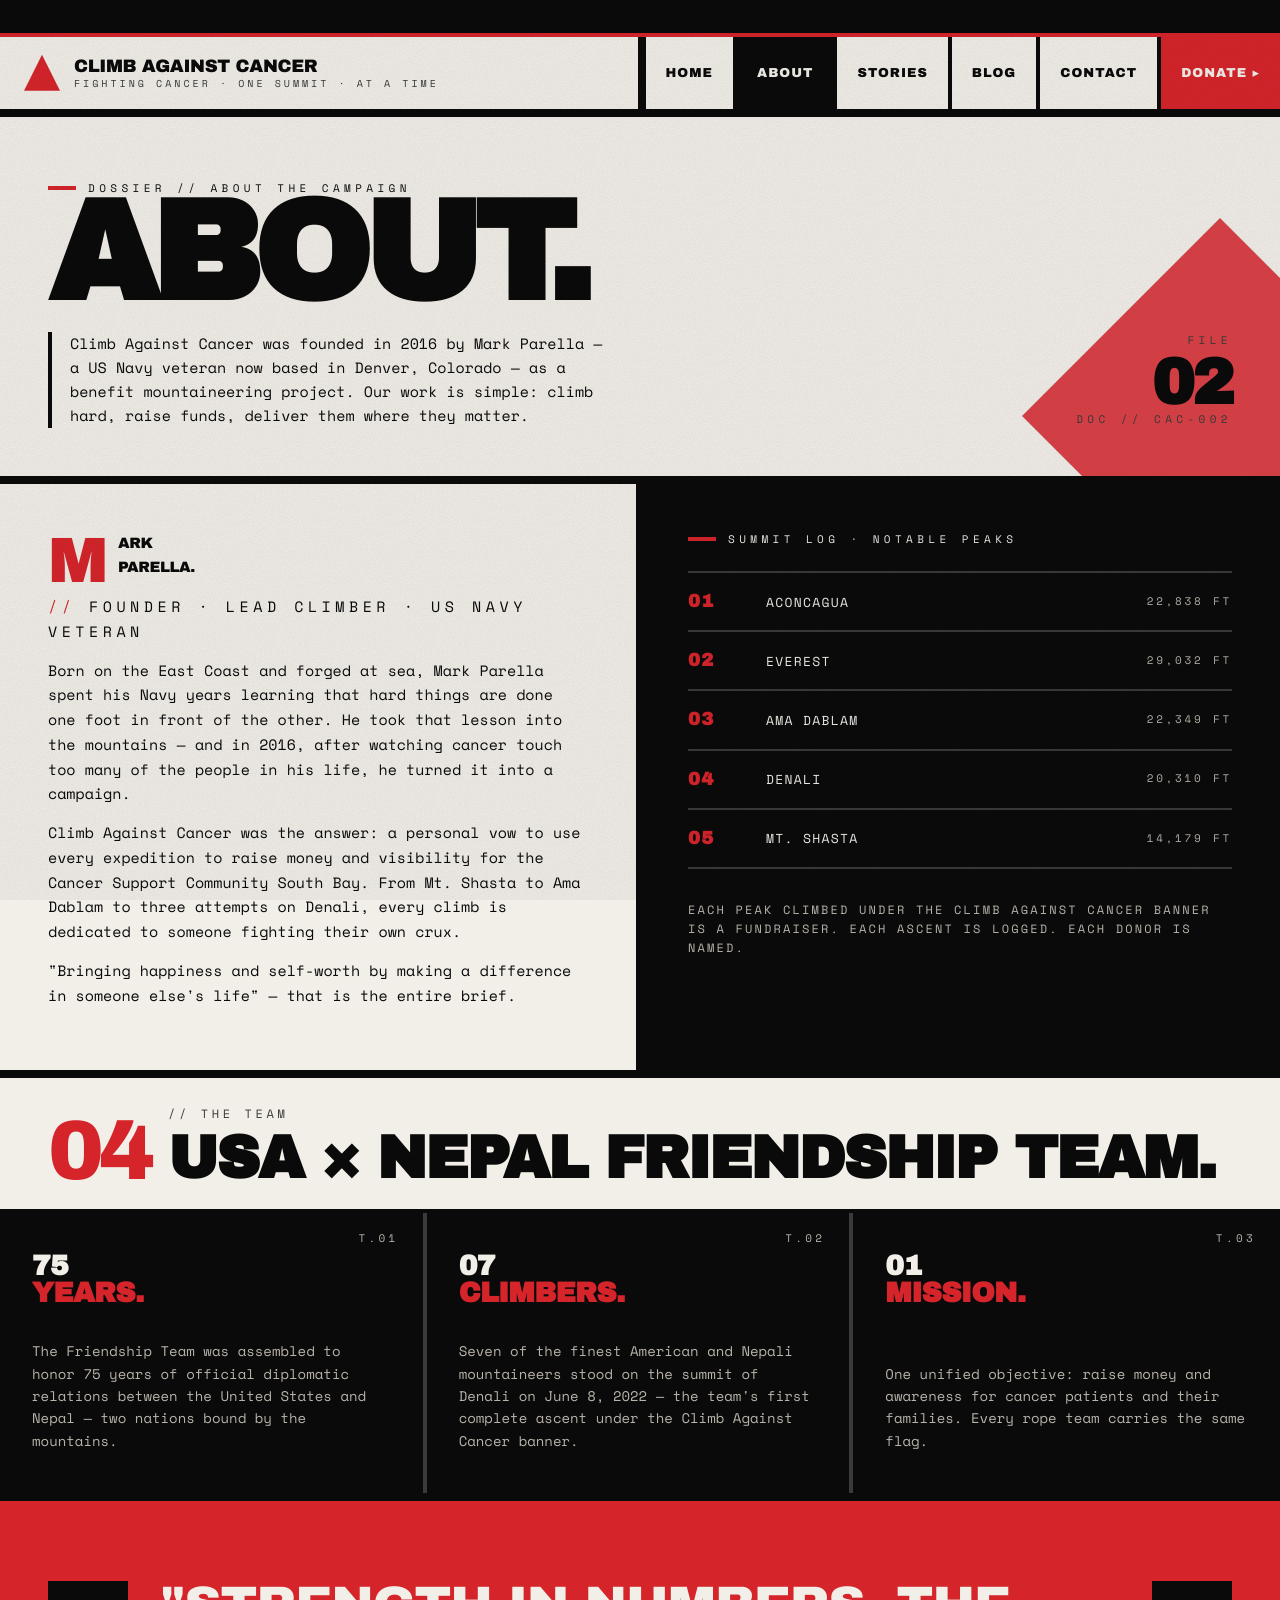
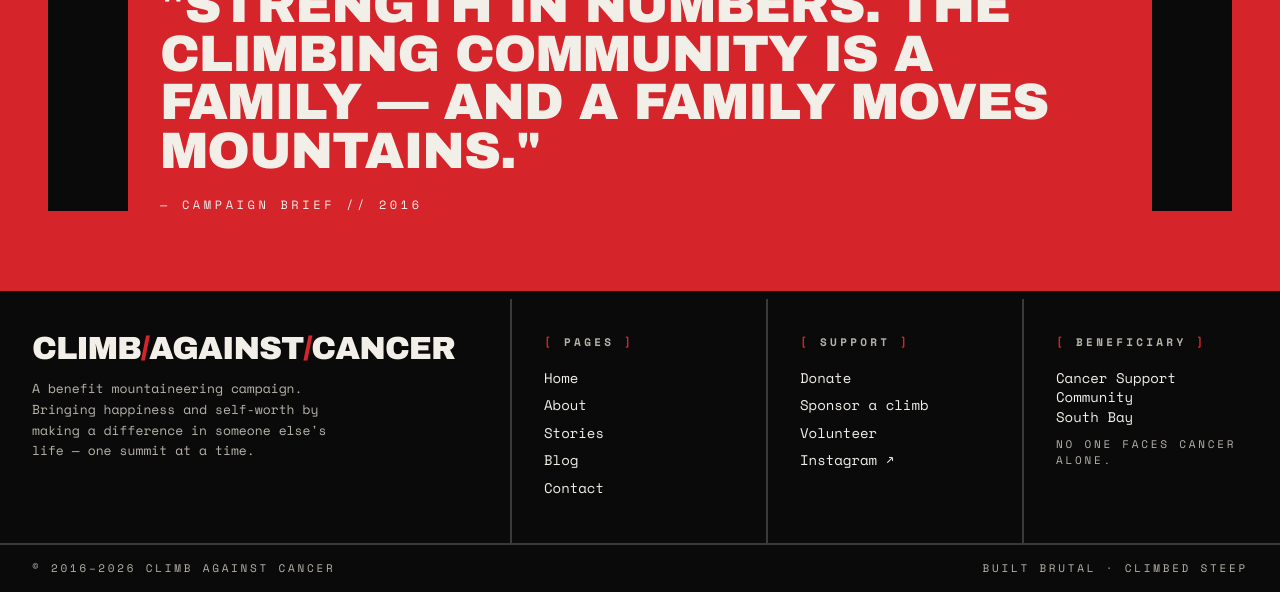
==== about.html @ 1053ac54 "Build brutalist Climb Against Cancer campaign site Stark multi-page static site (Home, About, Storie" ====
<!doctype html>
<html lang="en">
<head>
  <meta charset="utf-8" />
  <meta name="viewport" content="width=device-width, initial-scale=1" />
  <title>ABOUT // Climb Against Cancer</title>
  <link rel="stylesheet" href="styles.css" />
</head>
<body>

<div class="ticker">
  <div class="ticker__track">
    <span>FILE №02 — ABOUT</span>
    <span>FOUNDED 2016 · MARK PARELLA</span>
    <span>US NAVY VETERAN · DENVER, COLORADO</span>
    <span>BENEFITING CANCER SUPPORT COMMUNITY SOUTH BAY</span>
    <span>FILE №02 — ABOUT</span>
    <span>FOUNDED 2016 · MARK PARELLA</span>
  </div>
</div>

<nav class="nav">
  <div class="nav__inner">
    <a class="brand" href="index.html">
      <span class="brand__mark"></span>
      <span class="brand__name">
        Climb Against Cancer
        <small>FIGHTING CANCER · ONE SUMMIT · AT A TIME</small>
      </span>
    </a>
    <div class="nav__links">
      <a href="index.html">Home</a>
      <a href="about.html" class="is-active">About</a>
      <a href="stories.html">Stories</a>
      <a href="blog.html">Blog</a>
      <a href="contact.html">Contact</a>
      <a href="contact.html#donate" class="is-cta">Donate ▸</a>
    </div>
  </div>
</nav>

<header class="page-head">
  <div class="page-head__inner">
    <p class="eyebrow">DOSSIER // ABOUT THE CAMPAIGN</p>
    <h1 class="page-head__title">About.</h1>
    <p class="page-head__lede">
      Climb Against Cancer was founded in 2016 by Mark Parella — a US Navy veteran
      now based in Denver, Colorado — as a benefit mountaineering project. Our work
      is simple: climb hard, raise funds, deliver them where they matter.
    </p>
  </div>
  <div class="page-head__id">
    FILE
    <b>02</b>
    DOC // CAC-002
  </div>
</header>

<section>
  <div class="split">
    <div class="split__cell bio">
      <p class="bio__name">Mark<br />Parella.</p>
      <p class="bio__role">Founder · Lead climber · US Navy veteran</p>
      <p>
        Born on the East Coast and forged at sea, Mark Parella spent his Navy
        years learning that hard things are done one foot in front of the other.
        He took that lesson into the mountains — and in 2016, after watching
        cancer touch too many of the people in his life, he turned it into a
        campaign.
      </p>
      <p>
        Climb Against Cancer was the answer: a personal vow to use every
        expedition to raise money and visibility for the Cancer Support Community
        South Bay. From Mt. Shasta to Ama Dablam to three attempts on Denali,
        every climb is dedicated to someone fighting their own crux.
      </p>
      <p>
        "Bringing happiness and self-worth by making a difference in someone
        else's life" — that is the entire brief.
      </p>
    </div>
    <div class="split__cell split__cell--ink">
      <p class="eyebrow" style="color:var(--paper)">SUMMIT LOG · NOTABLE PEAKS</p>
      <ul class="summits">
        <li><b>01</b> Aconcagua <span>22,838 FT</span></li>
        <li><b>02</b> Everest <span>29,032 FT</span></li>
        <li><b>03</b> Ama Dablam <span>22,349 FT</span></li>
        <li><b>04</b> Denali <span>20,310 FT</span></li>
        <li><b>05</b> Mt. Shasta <span>14,179 FT</span></li>
      </ul>
      <p style="margin-top:32px; font-family:'Space Mono', monospace; font-size:12px; color:var(--concrete); letter-spacing:.18em; text-transform:uppercase; line-height:1.6;">
        Each peak climbed under the Climb Against Cancer banner is a fundraiser.
        Each ascent is logged. Each donor is named.
      </p>
    </div>
  </div>
</section>

<section>
  <div class="section-head">
    <div class="section-head__num">04</div>
    <h2 class="section-head__title">
      <small>// THE TEAM</small>
      USA × Nepal Friendship Team.
    </h2>
  </div>
  <div class="mission">
    <div class="mission__cell" data-num="T.01">
      <h3 class="mission__title">75 <span>Years.</span></h3>
      <p class="mission__body">
        The Friendship Team was assembled to honor 75 years of official diplomatic
        relations between the United States and Nepal — two nations bound by the
        mountains.
      </p>
    </div>
    <div class="mission__cell" data-num="T.02">
      <h3 class="mission__title">07 <span>Climbers.</span></h3>
      <p class="mission__body">
        Seven of the finest American and Nepali mountaineers stood on the summit
        of Denali on June 8, 2022 — the team's first complete ascent under the
        Climb Against Cancer banner.
      </p>
    </div>
    <div class="mission__cell" data-num="T.03">
      <h3 class="mission__title">01 <span>Mission.</span></h3>
      <p class="mission__body">
        One unified objective: raise money and awareness for cancer patients and
        their families. Every rope team carries the same flag.
      </p>
    </div>
  </div>
</section>

<section class="quote">
  <div class="quote__bar"></div>
  <div>
    <p class="quote__text">
      "Strength in numbers. The climbing community is a family — and a family
      moves mountains."
      <span class="quote__attr">— CAMPAIGN BRIEF // 2016</span>
    </p>
  </div>
  <div class="quote__bar"></div>
</section>

<footer>
  <div class="foot">
    <div class="foot__cell">
      <div class="foot__brand">Climb<span>/</span>Against<span>/</span>Cancer</div>
      <p style="font-size:13px; color:var(--concrete); max-width:38ch; line-height:1.6;">
        A benefit mountaineering campaign. Bringing happiness and self-worth by
        making a difference in someone else's life — one summit at a time.
      </p>
    </div>
    <div class="foot__cell">
      <h4>Pages</h4>
      <ul>
        <li><a href="index.html">Home</a></li>
        <li><a href="about.html">About</a></li>
        <li><a href="stories.html">Stories</a></li>
        <li><a href="blog.html">Blog</a></li>
        <li><a href="contact.html">Contact</a></li>
      </ul>
    </div>
    <div class="foot__cell">
      <h4>Support</h4>
      <ul>
        <li><a href="contact.html#donate">Donate</a></li>
        <li><a href="contact.html">Sponsor a climb</a></li>
        <li><a href="contact.html">Volunteer</a></li>
        <li><a href="https://www.instagram.com/climbagainstcancer/" rel="noopener">Instagram ↗</a></li>
      </ul>
    </div>
    <div class="foot__cell">
      <h4>Beneficiary</h4>
      <ul>
        <li>Cancer Support Community<br />South Bay</li>
        <li style="margin-top:10px; color:var(--concrete); font-size:11px; letter-spacing:.25em; text-transform:uppercase;">No one faces cancer alone.</li>
      </ul>
    </div>
  </div>
  <div class="foot__bottom">
    <span>© 2016–2026 Climb Against Cancer</span>
    <span>Built brutal · Climbed steep</span>
  </div>
</footer>

</body>
</html>
---- styles.css ----
/* ============================================================
   CLIMB AGAINST CANCER — RAW BRUTALIST STYLESHEET
   ============================================================ */

@import url('https://fonts.googleapis.com/css2?family=Archivo+Black&family=Space+Mono:wght@400;700&family=Bebas+Neue&display=swap');

:root {
  --ink: #0a0a0a;
  --paper: #f2efe9;
  --blood: #d6242b;
  --concrete: #b8b3aa;
  --steel: #1c1c1c;
  --rebar: #3a3a3a;
  --warning: #f5d300;
  --bar: 4px;
  --slab: 8px;
}

* { box-sizing: border-box; margin: 0; padding: 0; }

html, body {
  background: var(--paper);
  color: var(--ink);
  font-family: 'Space Mono', 'Courier New', monospace;
  line-height: 1.4;
  -webkit-font-smoothing: none;
  font-smoothing: none;
  text-rendering: geometricPrecision;
}

/* ---- INDUSTRIAL NOISE TEXTURE ---- */
body::before {
  content: "";
  position: fixed;
  inset: 0;
  pointer-events: none;
  z-index: 999;
  opacity: 0.08;
  mix-blend-mode: multiply;
  background-image: url("data:image/svg+xml;utf8,<svg xmlns='http://www.w3.org/2000/svg' width='160' height='160'><filter id='n'><feTurbulence type='fractalNoise' baseFrequency='0.85' numOctaves='2' stitchTiles='stitch'/><feColorMatrix values='0 0 0 0 0 0 0 0 0 0 0 0 0 0 0 0 0 0 1 0'/></filter><rect width='100%' height='100%' filter='url(%23n)'/></svg>");
}

a { color: inherit; text-decoration: none; }

::selection { background: var(--blood); color: var(--paper); }

/* ============================================================
   TICKER BAR
   ============================================================ */
.ticker {
  background: var(--ink);
  color: var(--paper);
  border-bottom: var(--bar) solid var(--blood);
  overflow: hidden;
  white-space: nowrap;
  font-family: 'Space Mono', monospace;
  font-weight: 700;
  font-size: 12px;
  letter-spacing: 0.18em;
  text-transform: uppercase;
  padding: 8px 0;
}
.ticker__track {
  display: inline-block;
  padding-left: 100%;
  animation: scroll 28s linear infinite;
}
.ticker__track span { margin-right: 48px; }
.ticker__track span::before { content: "//// "; color: var(--blood); }
@keyframes scroll {
  0%   { transform: translateX(0); }
  100% { transform: translateX(-100%); }
}

/* ============================================================
   NAV
   ============================================================ */
.nav {
  background: var(--paper);
  border-bottom: var(--slab) solid var(--ink);
  padding: 0;
}
.nav__inner {
  display: grid;
  grid-template-columns: 1fr auto;
  align-items: stretch;
}
.brand {
  padding: 18px 24px;
  border-right: var(--bar) solid var(--ink);
  display: flex;
  align-items: center;
  gap: 14px;
}
.brand__mark {
  width: 36px; height: 36px;
  background: var(--blood);
  position: relative;
  flex-shrink: 0;
  clip-path: polygon(0 100%, 50% 0, 100% 100%);
}
.brand__name {
  font-family: 'Archivo Black', sans-serif;
  text-transform: uppercase;
  font-size: 18px;
  letter-spacing: -0.02em;
  line-height: 1;
}
.brand__name small {
  display: block;
  font-family: 'Space Mono', monospace;
  font-size: 10px;
  font-weight: 400;
  letter-spacing: 0.3em;
  margin-top: 4px;
  color: var(--rebar);
}
.nav__links {
  display: flex;
}
.nav__links a {
  padding: 0 20px;
  display: flex;
  align-items: center;
  font-family: 'Archivo Black', sans-serif;
  text-transform: uppercase;
  font-size: 13px;
  letter-spacing: 0.08em;
  border-left: var(--bar) solid var(--ink);
  background: var(--paper);
  transition: background 0.05s linear, color 0.05s linear;
}
.nav__links a:hover { background: var(--ink); color: var(--paper); }
.nav__links a.is-active { background: var(--ink); color: var(--paper); }
.nav__links a.is-cta { background: var(--blood); color: var(--paper); }
.nav__links a.is-cta:hover { background: var(--ink); }

/* ============================================================
   HERO
   ============================================================ */
.hero {
  position: relative;
  background: var(--paper);
  border-bottom: var(--slab) solid var(--ink);
  overflow: hidden;
}
.hero__grid {
  display: grid;
  grid-template-columns: 1.4fr 1fr;
  min-height: 70vh;
}
.hero__main {
  padding: 56px 48px;
  border-right: var(--bar) solid var(--ink);
  display: flex;
  flex-direction: column;
  justify-content: space-between;
  gap: 40px;
  position: relative;
}
.eyebrow {
  font-family: 'Space Mono', monospace;
  font-size: 11px;
  letter-spacing: 0.4em;
  text-transform: uppercase;
  display: flex;
  align-items: center;
  gap: 12px;
}
.eyebrow::before {
  content: "";
  width: 28px; height: 4px; background: var(--blood);
}
.hero__title {
  font-family: 'Archivo Black', sans-serif;
  text-transform: uppercase;
  font-size: clamp(56px, 9vw, 144px);
  line-height: 0.85;
  letter-spacing: -0.04em;
  word-break: break-word;
  margin-top: 24px;
}
.hero__title em {
  font-style: normal;
  background: var(--ink);
  color: var(--paper);
  padding: 0 0.1em;
  display: inline-block;
  transform: skewX(-8deg);
  margin: 0 0.05em;
}
.hero__title strong {
  background: var(--blood);
  color: var(--paper);
  padding: 0 0.1em;
  display: inline-block;
  font-weight: 900;
}
.hero__lede {
  max-width: 540px;
  font-size: 15px;
  line-height: 1.6;
  border-left: var(--bar) solid var(--ink);
  padding-left: 18px;
}
.hero__cta {
  display: flex;
  flex-wrap: wrap;
  gap: 0;
  margin-top: 8px;
}
.btn {
  font-family: 'Archivo Black', sans-serif;
  text-transform: uppercase;
  font-size: 14px;
  letter-spacing: 0.08em;
  padding: 18px 28px;
  border: var(--bar) solid var(--ink);
  background: var(--paper);
  color: var(--ink);
  cursor: pointer;
  display: inline-flex;
  align-items: center;
  gap: 10px;
  transition: transform 0.06s linear;
}
.btn:hover { transform: translate(-3px, -3px); box-shadow: 6px 6px 0 var(--ink); }
.btn--blood { background: var(--blood); color: var(--paper); border-color: var(--ink); }
.btn--ink   { background: var(--ink); color: var(--paper); }
.btn--blood:hover { box-shadow: 6px 6px 0 var(--ink); }
.btn__arrow { font-family: monospace; }

.hero__side {
  background: var(--ink);
  color: var(--paper);
  padding: 40px 32px;
  display: flex;
  flex-direction: column;
  justify-content: space-between;
  position: relative;
  overflow: hidden;
}
.hero__side::after {
  content: "";
  position: absolute;
  inset: 0;
  background-image:
    repeating-linear-gradient(
      0deg,
      transparent 0,
      transparent 6px,
      rgba(255,255,255,0.04) 6px,
      rgba(255,255,255,0.04) 7px
    );
  pointer-events: none;
}
.hero__stats { display: grid; gap: 28px; position: relative; z-index: 1; }
.stat__num {
  font-family: 'Archivo Black', sans-serif;
  font-size: 72px;
  line-height: 0.9;
  letter-spacing: -0.04em;
  color: var(--paper);
}
.stat__num span { color: var(--blood); }
.stat__label {
  font-family: 'Space Mono', monospace;
  font-size: 11px;
  text-transform: uppercase;
  letter-spacing: 0.3em;
  color: var(--concrete);
  margin-top: 6px;
}
.stat hr { border: 0; border-top: 2px solid var(--rebar); margin-top: 18px; }

.hero__coords {
  font-family: 'Space Mono', monospace;
  font-size: 10px;
  letter-spacing: 0.25em;
  text-transform: uppercase;
  color: var(--concrete);
  position: relative;
  z-index: 1;
  border-top: 2px solid var(--rebar);
  padding-top: 16px;
}

/* ============================================================
   SECTION SCAFFOLDING
   ============================================================ */
section { border-bottom: var(--slab) solid var(--ink); }

.section-head {
  display: grid;
  grid-template-columns: 120px 1fr;
  align-items: end;
  padding: 32px 48px 24px;
  background: var(--paper);
  border-bottom: var(--bar) solid var(--ink);
}
.section-head__num {
  font-family: 'Archivo Black', sans-serif;
  font-size: 84px;
  line-height: 0.8;
  color: var(--blood);
  letter-spacing: -0.06em;
}
.section-head__title {
  font-family: 'Archivo Black', sans-serif;
  text-transform: uppercase;
  font-size: clamp(32px, 5vw, 60px);
  line-height: 0.9;
  letter-spacing: -0.03em;
}
.section-head__title small {
  display: block;
  font-family: 'Space Mono', monospace;
  font-size: 12px;
  font-weight: 400;
  letter-spacing: 0.3em;
  margin-bottom: 10px;
  color: var(--rebar);
}

/* ============================================================
   MISSION SLABS
   ============================================================ */
.mission {
  display: grid;
  grid-template-columns: repeat(3, 1fr);
  background: var(--ink);
  color: var(--paper);
}
.mission__cell {
  padding: 40px 32px;
  border-right: var(--bar) solid var(--rebar);
  position: relative;
  min-height: 280px;
  display: flex;
  flex-direction: column;
  justify-content: space-between;
}
.mission__cell:last-child { border-right: 0; }
.mission__cell::before {
  content: attr(data-num);
  position: absolute;
  top: 18px; right: 24px;
  font-family: 'Space Mono', monospace;
  font-size: 11px;
  letter-spacing: 0.3em;
  color: var(--concrete);
}
.mission__title {
  font-family: 'Archivo Black', sans-serif;
  text-transform: uppercase;
  font-size: 28px;
  line-height: 0.95;
  letter-spacing: -0.02em;
}
.mission__title span { color: var(--blood); display: block; }
.mission__body {
  font-size: 14px;
  color: var(--concrete);
  line-height: 1.6;
  margin-top: 18px;
}

/* ============================================================
   EXPEDITION GRID (STORIES)
   ============================================================ */
.expeditions {
  display: grid;
  grid-template-columns: repeat(2, 1fr);
}
.expedition {
  padding: 36px 36px;
  border-right: var(--bar) solid var(--ink);
  border-bottom: var(--bar) solid var(--ink);
  background: var(--paper);
  position: relative;
  display: flex;
  flex-direction: column;
  gap: 18px;
  min-height: 360px;
  transition: background 0.08s linear, color 0.08s linear;
}
.expedition:nth-child(2n) { border-right: 0; }
.expedition:hover { background: var(--ink); color: var(--paper); }
.expedition:hover .expedition__year { color: var(--blood); }
.expedition:hover .expedition__meta { color: var(--concrete); }
.expedition__year {
  font-family: 'Archivo Black', sans-serif;
  font-size: 96px;
  line-height: 0.8;
  letter-spacing: -0.06em;
  color: var(--ink);
}
.expedition__name {
  font-family: 'Archivo Black', sans-serif;
  text-transform: uppercase;
  font-size: 32px;
  line-height: 0.95;
  letter-spacing: -0.02em;
}
.expedition__meta {
  font-family: 'Space Mono', monospace;
  font-size: 11px;
  text-transform: uppercase;
  letter-spacing: 0.25em;
  color: var(--rebar);
  display: flex;
  gap: 14px;
  flex-wrap: wrap;
}
.expedition__meta span::before { content: "● "; color: var(--blood); }
.expedition__body { font-size: 14px; line-height: 1.65; max-width: 56ch; }
.expedition__tag {
  position: absolute;
  top: 24px; right: 28px;
  background: var(--blood);
  color: var(--paper);
  font-family: 'Archivo Black', sans-serif;
  font-size: 11px;
  letter-spacing: 0.2em;
  text-transform: uppercase;
  padding: 6px 10px;
  transform: rotate(4deg);
}

/* ============================================================
   BLOG LIST
   ============================================================ */
.posts { background: var(--paper); }
.post {
  display: grid;
  grid-template-columns: 180px 1fr 220px;
  align-items: stretch;
  border-bottom: var(--bar) solid var(--ink);
  background: var(--paper);
  transition: background 0.08s linear, color 0.08s linear;
}
.post:hover { background: var(--ink); color: var(--paper); }
.post:hover .post__date small { color: var(--concrete); }
.post:hover .post__date { background: var(--blood); color: var(--paper); }
.post:hover .post__cta { background: var(--blood); color: var(--paper); border-left-color: var(--blood); }
.post__date {
  background: var(--ink);
  color: var(--paper);
  padding: 28px 24px;
  font-family: 'Archivo Black', sans-serif;
  font-size: 28px;
  line-height: 0.95;
  letter-spacing: -0.02em;
  display: flex;
  flex-direction: column;
  justify-content: center;
  text-transform: uppercase;
}
.post__date small {
  display: block;
  font-family: 'Space Mono', monospace;
  font-size: 11px;
  font-weight: 400;
  letter-spacing: 0.3em;
  color: var(--concrete);
  margin-top: 6px;
}
.post__body { padding: 28px 32px; }
.post__title {
  font-family: 'Archivo Black', sans-serif;
  text-transform: uppercase;
  font-size: 26px;
  line-height: 1;
  letter-spacing: -0.02em;
  margin-bottom: 12px;
}
.post__excerpt { font-size: 14px; line-height: 1.6; max-width: 60ch; }
.post__tags {
  margin-top: 14px;
  display: flex;
  gap: 8px;
  flex-wrap: wrap;
}
.post__tags span {
  font-family: 'Space Mono', monospace;
  font-size: 10px;
  letter-spacing: 0.25em;
  text-transform: uppercase;
  border: 2px solid currentColor;
  padding: 3px 8px;
}
.post__cta {
  border-left: var(--bar) solid var(--ink);
  display: flex;
  align-items: center;
  justify-content: center;
  font-family: 'Archivo Black', sans-serif;
  text-transform: uppercase;
  font-size: 14px;
  letter-spacing: 0.1em;
}

/* ============================================================
   ABOUT PAGE BLOCKS
   ============================================================ */
.split {
  display: grid;
  grid-template-columns: 1fr 1fr;
}
.split__cell {
  padding: 48px;
  border-right: var(--bar) solid var(--ink);
}
.split__cell:last-child { border-right: 0; }
.split__cell--ink { background: var(--ink); color: var(--paper); }
.split__cell--blood { background: var(--blood); color: var(--paper); }

.bio__name {
  font-family: 'Archivo Black', sans-serif;
  text-transform: uppercase;
  font-size: clamp(40px, 6vw, 84px);
  line-height: 0.85;
  letter-spacing: -0.03em;
}
.bio__role {
  font-family: 'Space Mono', monospace;
  text-transform: uppercase;
  font-size: 12px;
  letter-spacing: 0.3em;
  margin-top: 14px;
  margin-bottom: 28px;
}
.bio__role::before { content: "// "; color: var(--blood); }
.bio p { margin-bottom: 14px; font-size: 15px; line-height: 1.65; }
.bio p:first-of-type::first-letter {
  font-family: 'Archivo Black', sans-serif;
  font-size: 64px;
  line-height: 0.8;
  float: left;
  padding-right: 10px;
  padding-top: 4px;
  color: var(--blood);
}

.summits {
  list-style: none;
  display: grid;
  gap: 0;
  border-top: 2px solid var(--rebar);
  margin-top: 24px;
}
.summits li {
  display: grid;
  grid-template-columns: 60px 1fr auto;
  align-items: center;
  gap: 18px;
  padding: 16px 0;
  border-bottom: 2px solid var(--rebar);
  font-family: 'Space Mono', monospace;
  font-size: 13px;
  text-transform: uppercase;
  letter-spacing: 0.1em;
}
.summits li b {
  font-family: 'Archivo Black', sans-serif;
  font-size: 18px;
  color: var(--blood);
}
.summits li span { color: var(--concrete); font-size: 11px; letter-spacing: 0.25em; }

/* ============================================================
   CONTACT
   ============================================================ */
.contact {
  display: grid;
  grid-template-columns: 1fr 1fr;
}
.contact__panel {
  padding: 48px;
  border-right: var(--bar) solid var(--ink);
}
.contact__panel:last-child { border-right: 0; }
.contact__panel--ink {
  background: var(--ink);
  color: var(--paper);
}
.field {
  display: block;
  margin-bottom: 22px;
}
.field label {
  display: block;
  font-family: 'Space Mono', monospace;
  font-size: 11px;
  letter-spacing: 0.3em;
  text-transform: uppercase;
  margin-bottom: 8px;
}
.field label::before { content: "▸ "; color: var(--blood); }
.field input,
.field textarea,
.field select {
  width: 100%;
  border: var(--bar) solid var(--ink);
  background: var(--paper);
  color: var(--ink);
  font-family: 'Space Mono', monospace;
  font-size: 14px;
  padding: 14px 16px;
  outline: none;
}
.field input:focus,
.field textarea:focus,
.field select:focus { border-color: var(--blood); }
.field textarea { min-height: 140px; resize: vertical; }

.contact__details dt {
  font-family: 'Archivo Black', sans-serif;
  text-transform: uppercase;
  font-size: 14px;
  letter-spacing: 0.1em;
  color: var(--blood);
  margin-top: 24px;
}
.contact__details dd {
  font-family: 'Space Mono', monospace;
  font-size: 14px;
  margin-top: 6px;
  word-break: break-word;
}

/* ============================================================
   QUOTE / CALLOUT
   ============================================================ */
.quote {
  background: var(--blood);
  color: var(--paper);
  padding: 80px 48px;
  text-align: left;
  display: grid;
  grid-template-columns: 80px 1fr 80px;
  gap: 32px;
  align-items: center;
}
.quote__bar {
  height: 100%;
  background: var(--ink);
  min-height: 80px;
}
.quote__text {
  font-family: 'Archivo Black', sans-serif;
  text-transform: uppercase;
  font-size: clamp(28px, 4vw, 56px);
  line-height: 0.95;
  letter-spacing: -0.02em;
}
.quote__attr {
  display: block;
  font-family: 'Space Mono', monospace;
  font-size: 12px;
  font-weight: 400;
  letter-spacing: 0.3em;
  margin-top: 24px;
  text-transform: uppercase;
}

/* ============================================================
   FOOTER
   ============================================================ */
footer {
  background: var(--ink);
  color: var(--paper);
  padding: 0;
}
.foot {
  display: grid;
  grid-template-columns: 2fr 1fr 1fr 1fr;
  border-bottom: 2px solid var(--rebar);
}
.foot__cell {
  padding: 36px 32px;
  border-right: 2px solid var(--rebar);
}
.foot__cell:last-child { border-right: 0; }
.foot__cell h4 {
  font-family: 'Space Mono', monospace;
  font-size: 11px;
  letter-spacing: 0.3em;
  text-transform: uppercase;
  color: var(--concrete);
  margin-bottom: 18px;
}
.foot__cell h4::before { content: "[ "; color: var(--blood); }
.foot__cell h4::after  { content: " ]"; color: var(--blood); }
.foot__cell ul { list-style: none; }
.foot__cell li { margin-bottom: 8px; font-size: 14px; }
.foot__cell li a:hover { color: var(--blood); }
.foot__brand {
  font-family: 'Archivo Black', sans-serif;
  text-transform: uppercase;
  font-size: 32px;
  line-height: 0.9;
  letter-spacing: -0.03em;
  margin-bottom: 14px;
}
.foot__brand span { color: var(--blood); }
.foot__bottom {
  padding: 16px 32px;
  display: flex;
  justify-content: space-between;
  font-family: 'Space Mono', monospace;
  font-size: 11px;
  letter-spacing: 0.25em;
  text-transform: uppercase;
  color: var(--concrete);
}

/* ============================================================
   PAGE HEADER (sub-pages)
   ============================================================ */
.page-head {
  background: var(--paper);
  border-bottom: var(--slab) solid var(--ink);
  padding: 64px 48px 48px;
  display: grid;
  grid-template-columns: 1fr auto;
  align-items: end;
  gap: 32px;
  position: relative;
  overflow: hidden;
}
.page-head::after {
  content: "";
  position: absolute;
  right: -80px;
  bottom: -80px;
  width: 280px;
  height: 280px;
  background: var(--blood);
  transform: rotate(45deg);
  opacity: 0.85;
  z-index: 0;
}
.page-head__inner { position: relative; z-index: 1; }
.page-head__title {
  font-family: 'Archivo Black', sans-serif;
  text-transform: uppercase;
  font-size: clamp(64px, 11vw, 180px);
  line-height: 0.82;
  letter-spacing: -0.05em;
}
.page-head__lede {
  margin-top: 20px;
  max-width: 560px;
  font-size: 15px;
  line-height: 1.6;
  border-left: var(--bar) solid var(--ink);
  padding-left: 18px;
}
.page-head__id {
  font-family: 'Space Mono', monospace;
  font-size: 11px;
  letter-spacing: 0.4em;
  text-transform: uppercase;
  color: var(--rebar);
  position: relative;
  z-index: 1;
  text-align: right;
}
.page-head__id b {
  display: block;
  font-family: 'Archivo Black', sans-serif;
  font-size: 64px;
  line-height: 0.9;
  color: var(--ink);
  margin-top: 6px;
  letter-spacing: -0.04em;
}

/* ============================================================
   RESPONSIVE
   ============================================================ */
@media (max-width: 960px) {
  .hero__grid,
  .mission,
  .expeditions,
  .split,
  .contact,
  .foot { grid-template-columns: 1fr; }
  .hero__main, .split__cell, .contact__panel { border-right: 0; border-bottom: var(--bar) solid var(--ink); }
  .mission__cell { border-right: 0; border-bottom: var(--bar) solid var(--rebar); }
  .expedition { border-right: 0 !important; }
  .post { grid-template-columns: 1fr; }
  .post__cta { border-left: 0; border-top: var(--bar) solid var(--ink); padding: 18px; }
  .nav__inner { grid-template-columns: 1fr; }
  .nav__links { overflow-x: auto; }
  .nav__links a { padding: 16px 14px; font-size: 12px; }
  .section-head { grid-template-columns: 80px 1fr; padding: 24px 24px 20px; }
  .section-head__num { font-size: 56px; }
  .page-head { padding: 40px 24px 32px; grid-template-columns: 1fr; }
  .quote { grid-template-columns: 1fr; padding: 48px 24px; }
  .quote__bar { display: none; }
  .foot__cell { border-right: 0; border-bottom: 2px solid var(--rebar); }
}
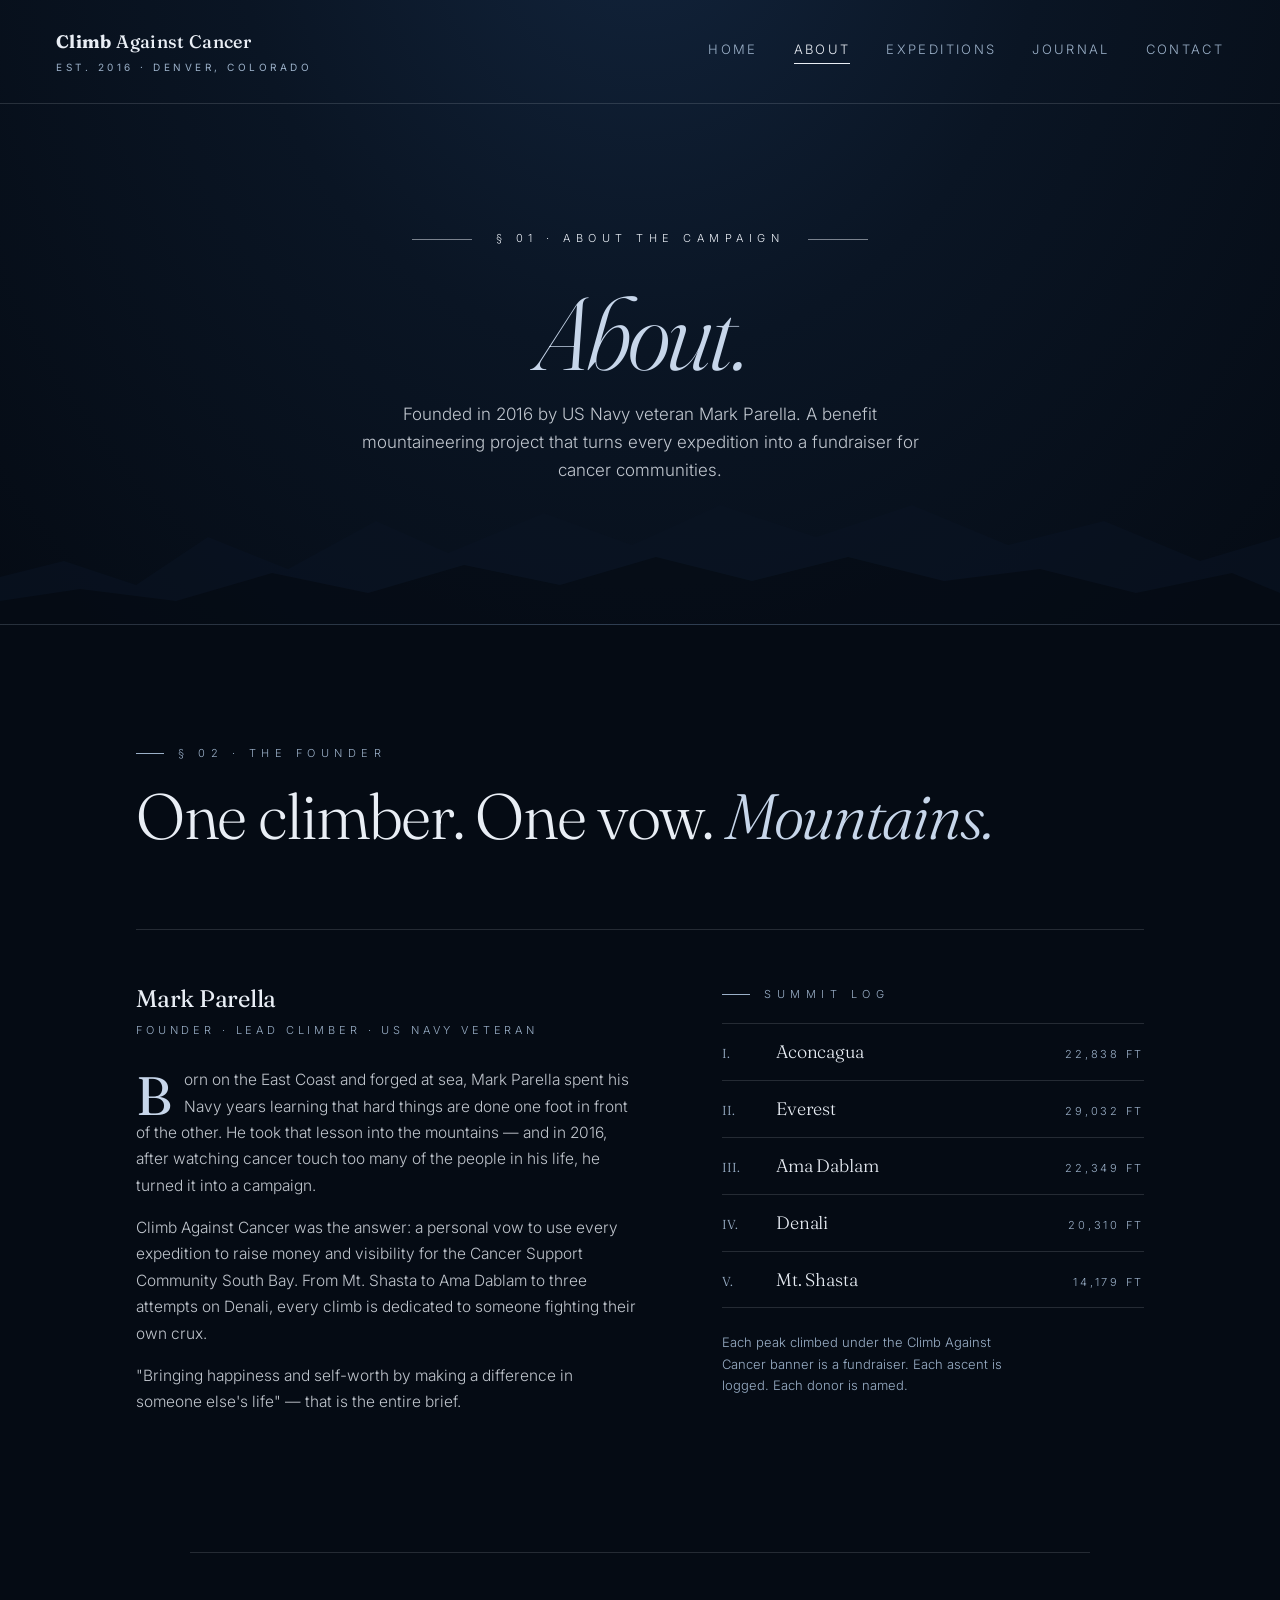
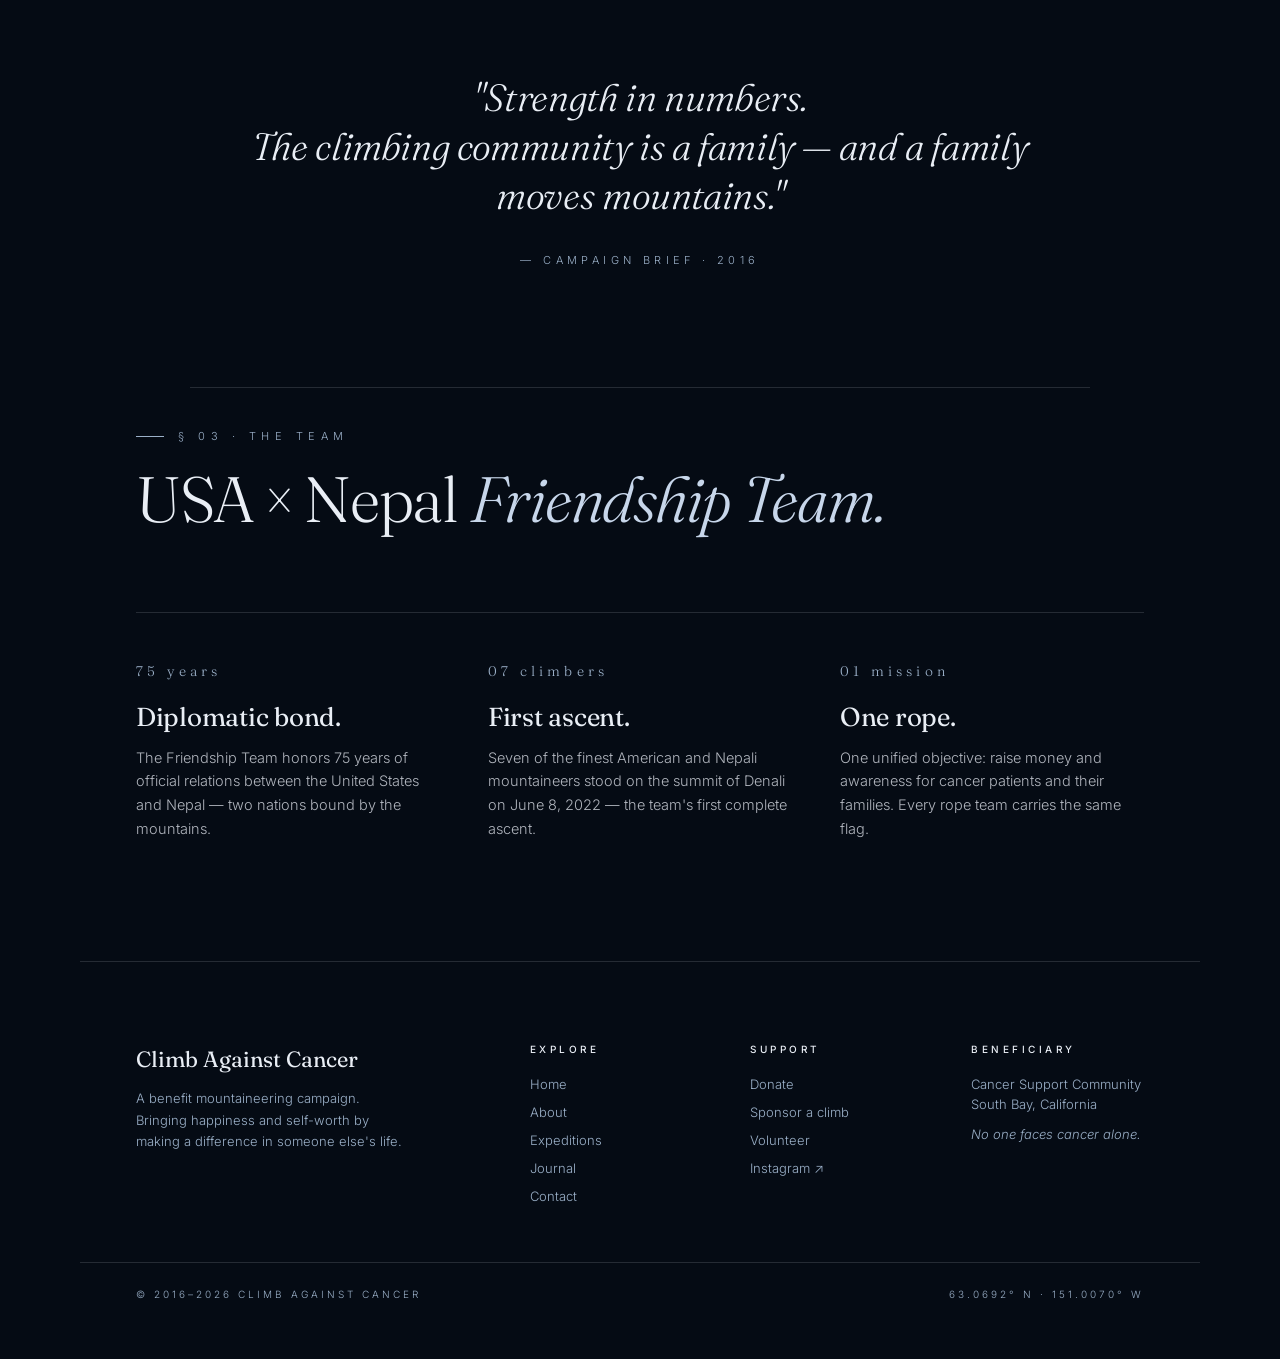
==== commit 71dfa34a: "Replace brutalist design with alpine editorial treatment - Dark navy palette with photographic hero " ====
--- a/about.html
+++ b/about.html
@@ -3,187 +3,154 @@
 <head>
   <meta charset="utf-8" />
   <meta name="viewport" content="width=device-width, initial-scale=1" />
-  <title>ABOUT // Climb Against Cancer</title>
+  <title>About — Climb Against Cancer</title>
   <link rel="stylesheet" href="styles.css" />
 </head>
 <body>
 
-<div class="ticker">
-  <div class="ticker__track">
-    <span>FILE №02 — ABOUT</span>
-    <span>FOUNDED 2016 · MARK PARELLA</span>
-    <span>US NAVY VETERAN · DENVER, COLORADO</span>
-    <span>BENEFITING CANCER SUPPORT COMMUNITY SOUTH BAY</span>
-    <span>FILE №02 — ABOUT</span>
-    <span>FOUNDED 2016 · MARK PARELLA</span>
-  </div>
-</div>
-
-<nav class="nav">
-  <div class="nav__inner">
+<header class="page-head">
+  <nav class="nav">
     <a class="brand" href="index.html">
-      <span class="brand__mark"></span>
-      <span class="brand__name">
-        Climb Against Cancer
-        <small>FIGHTING CANCER · ONE SUMMIT · AT A TIME</small>
-      </span>
+      <b>Climb</b> Against Cancer
+      <small>Est. 2016 · Denver, Colorado</small>
     </a>
     <div class="nav__links">
       <a href="index.html">Home</a>
       <a href="about.html" class="is-active">About</a>
-      <a href="stories.html">Stories</a>
-      <a href="blog.html">Blog</a>
+      <a href="stories.html">Expeditions</a>
+      <a href="blog.html">Journal</a>
       <a href="contact.html">Contact</a>
-      <a href="contact.html#donate" class="is-cta">Donate ▸</a>
     </div>
-  </div>
-</nav>
+  </nav>
 
-<header class="page-head">
   <div class="page-head__inner">
-    <p class="eyebrow">DOSSIER // ABOUT THE CAMPAIGN</p>
-    <h1 class="page-head__title">About.</h1>
+    <div class="eyebrow">§ 01 · About the Campaign</div>
+    <h1 class="page-head__title"><em>About.</em></h1>
     <p class="page-head__lede">
-      Climb Against Cancer was founded in 2016 by Mark Parella — a US Navy veteran
-      now based in Denver, Colorado — as a benefit mountaineering project. Our work
-      is simple: climb hard, raise funds, deliver them where they matter.
+      Founded in 2016 by US Navy veteran Mark Parella. A benefit mountaineering
+      project that turns every expedition into a fundraiser for cancer communities.
     </p>
   </div>
-  <div class="page-head__id">
-    FILE
-    <b>02</b>
-    DOC // CAC-002
+
+  <div class="page-head__ridge">
+    <svg viewBox="0 0 1600 180" preserveAspectRatio="none" aria-hidden="true">
+      <path d="M0,180 L0,120 L80,100 L170,130 L260,70 L360,110 L470,50 L560,90 L680,40 L790,80 L900,30 L1020,70 L1140,30 L1260,80 L1380,50 L1500,100 L1600,70 L1600,180 Z"
+            fill="#0a1524" opacity="0.9"/>
+      <path d="M0,180 L0,150 L100,135 L220,150 L340,115 L460,140 L580,105 L700,130 L820,95 L940,125 L1060,95 L1180,125 L1300,110 L1420,140 L1540,115 L1600,140 L1600,180 Z"
+            fill="#050b14"/>
+    </svg>
   </div>
 </header>
 
 <section>
-  <div class="split">
-    <div class="split__cell bio">
-      <p class="bio__name">Mark<br />Parella.</p>
-      <p class="bio__role">Founder · Lead climber · US Navy veteran</p>
+  <div class="section-label">§ 02 · The Founder</div>
+  <h2 class="section-title">One climber. One vow. <em>Mountains.</em></h2>
+
+  <div class="bio-grid">
+    <div class="bio">
+      <h3>Mark Parella</h3>
+      <div class="role">Founder · Lead climber · US Navy veteran</div>
       <p>
         Born on the East Coast and forged at sea, Mark Parella spent his Navy
-        years learning that hard things are done one foot in front of the other.
-        He took that lesson into the mountains — and in 2016, after watching
-        cancer touch too many of the people in his life, he turned it into a
-        campaign.
+        years learning that hard things are done one foot in front of the
+        other. He took that lesson into the mountains — and in 2016, after
+        watching cancer touch too many of the people in his life, he turned it
+        into a campaign.
       </p>
       <p>
         Climb Against Cancer was the answer: a personal vow to use every
-        expedition to raise money and visibility for the Cancer Support Community
-        South Bay. From Mt. Shasta to Ama Dablam to three attempts on Denali,
-        every climb is dedicated to someone fighting their own crux.
+        expedition to raise money and visibility for the Cancer Support
+        Community South Bay. From Mt. Shasta to Ama Dablam to three attempts
+        on Denali, every climb is dedicated to someone fighting their own crux.
       </p>
       <p>
         "Bringing happiness and self-worth by making a difference in someone
         else's life" — that is the entire brief.
       </p>
     </div>
-    <div class="split__cell split__cell--ink">
-      <p class="eyebrow" style="color:var(--paper)">SUMMIT LOG · NOTABLE PEAKS</p>
+    <div>
+      <div class="section-label">Summit Log</div>
       <ul class="summits">
-        <li><b>01</b> Aconcagua <span>22,838 FT</span></li>
-        <li><b>02</b> Everest <span>29,032 FT</span></li>
-        <li><b>03</b> Ama Dablam <span>22,349 FT</span></li>
-        <li><b>04</b> Denali <span>20,310 FT</span></li>
-        <li><b>05</b> Mt. Shasta <span>14,179 FT</span></li>
+        <li><span class="n">I.</span><span class="peak">Aconcagua</span><span class="alt">22,838 ft</span></li>
+        <li><span class="n">II.</span><span class="peak">Everest</span><span class="alt">29,032 ft</span></li>
+        <li><span class="n">III.</span><span class="peak">Ama Dablam</span><span class="alt">22,349 ft</span></li>
+        <li><span class="n">IV.</span><span class="peak">Denali</span><span class="alt">20,310 ft</span></li>
+        <li><span class="n">V.</span><span class="peak">Mt. Shasta</span><span class="alt">14,179 ft</span></li>
       </ul>
-      <p style="margin-top:32px; font-family:'Space Mono', monospace; font-size:12px; color:var(--concrete); letter-spacing:.18em; text-transform:uppercase; line-height:1.6;">
-        Each peak climbed under the Climb Against Cancer banner is a fundraiser.
-        Each ascent is logged. Each donor is named.
-      </p>
-    </div>
-  </div>
-</section>
-
-<section>
-  <div class="section-head">
-    <div class="section-head__num">04</div>
-    <h2 class="section-head__title">
-      <small>// THE TEAM</small>
-      USA × Nepal Friendship Team.
-    </h2>
-  </div>
-  <div class="mission">
-    <div class="mission__cell" data-num="T.01">
-      <h3 class="mission__title">75 <span>Years.</span></h3>
-      <p class="mission__body">
-        The Friendship Team was assembled to honor 75 years of official diplomatic
-        relations between the United States and Nepal — two nations bound by the
-        mountains.
-      </p>
-    </div>
-    <div class="mission__cell" data-num="T.02">
-      <h3 class="mission__title">07 <span>Climbers.</span></h3>
-      <p class="mission__body">
-        Seven of the finest American and Nepali mountaineers stood on the summit
-        of Denali on June 8, 2022 — the team's first complete ascent under the
-        Climb Against Cancer banner.
-      </p>
-    </div>
-    <div class="mission__cell" data-num="T.03">
-      <h3 class="mission__title">01 <span>Mission.</span></h3>
-      <p class="mission__body">
-        One unified objective: raise money and awareness for cancer patients and
-        their families. Every rope team carries the same flag.
+      <p style="margin-top:24px; font-size:13px; line-height:1.65; color:var(--mist); max-width:36ch;">
+        Each peak climbed under the Climb Against Cancer banner is a
+        fundraiser. Each ascent is logged. Each donor is named.
       </p>
     </div>
   </div>
 </section>
 
 <section class="quote">
-  <div class="quote__bar"></div>
-  <div>
-    <p class="quote__text">
-      "Strength in numbers. The climbing community is a family — and a family
-      moves mountains."
-      <span class="quote__attr">— CAMPAIGN BRIEF // 2016</span>
-    </p>
-  </div>
-  <div class="quote__bar"></div>
+  <blockquote>
+    "Strength in numbers.<br />
+    The climbing community is a family — and a family moves mountains."
+    <cite>— Campaign brief · 2016</cite>
+  </blockquote>
 </section>
 
-<footer>
-  <div class="foot">
-    <div class="foot__cell">
-      <div class="foot__brand">Climb<span>/</span>Against<span>/</span>Cancer</div>
-      <p style="font-size:13px; color:var(--concrete); max-width:38ch; line-height:1.6;">
-        A benefit mountaineering campaign. Bringing happiness and self-worth by
-        making a difference in someone else's life — one summit at a time.
-      </p>
+<section class="tight">
+  <div class="section-label">§ 03 · The Team</div>
+  <h2 class="section-title">USA × Nepal <em>Friendship Team.</em></h2>
+  <div class="pillars">
+    <div class="pillar">
+      <div class="num">75 years</div>
+      <h3>Diplomatic bond.</h3>
+      <p>The Friendship Team honors 75 years of official relations between the United States and Nepal — two nations bound by the mountains.</p>
     </div>
-    <div class="foot__cell">
-      <h4>Pages</h4>
-      <ul>
-        <li><a href="index.html">Home</a></li>
-        <li><a href="about.html">About</a></li>
-        <li><a href="stories.html">Stories</a></li>
-        <li><a href="blog.html">Blog</a></li>
-        <li><a href="contact.html">Contact</a></li>
-      </ul>
+    <div class="pillar">
+      <div class="num">07 climbers</div>
+      <h3>First ascent.</h3>
+      <p>Seven of the finest American and Nepali mountaineers stood on the summit of Denali on June 8, 2022 — the team's first complete ascent.</p>
     </div>
-    <div class="foot__cell">
-      <h4>Support</h4>
-      <ul>
-        <li><a href="contact.html#donate">Donate</a></li>
-        <li><a href="contact.html">Sponsor a climb</a></li>
-        <li><a href="contact.html">Volunteer</a></li>
-        <li><a href="https://www.instagram.com/climbagainstcancer/" rel="noopener">Instagram ↗</a></li>
-      </ul>
-    </div>
-    <div class="foot__cell">
-      <h4>Beneficiary</h4>
-      <ul>
-        <li>Cancer Support Community<br />South Bay</li>
-        <li style="margin-top:10px; color:var(--concrete); font-size:11px; letter-spacing:.25em; text-transform:uppercase;">No one faces cancer alone.</li>
-      </ul>
+    <div class="pillar">
+      <div class="num">01 mission</div>
+      <h3>One rope.</h3>
+      <p>One unified objective: raise money and awareness for cancer patients and their families. Every rope team carries the same flag.</p>
     </div>
   </div>
-  <div class="foot__bottom">
-    <span>© 2016–2026 Climb Against Cancer</span>
-    <span>Built brutal · Climbed steep</span>
+</section>
+
+<footer class="site">
+  <div>
+    <div class="foot-brand">Climb Against Cancer</div>
+    <p style="line-height:1.65; max-width:34ch;">A benefit mountaineering campaign. Bringing happiness and self-worth by making a difference in someone else's life.</p>
+  </div>
+  <div>
+    <h4>Explore</h4>
+    <ul>
+      <li><a href="index.html">Home</a></li>
+      <li><a href="about.html">About</a></li>
+      <li><a href="stories.html">Expeditions</a></li>
+      <li><a href="blog.html">Journal</a></li>
+      <li><a href="contact.html">Contact</a></li>
+    </ul>
+  </div>
+  <div>
+    <h4>Support</h4>
+    <ul>
+      <li><a href="contact.html#donate">Donate</a></li>
+      <li><a href="contact.html">Sponsor a climb</a></li>
+      <li><a href="contact.html">Volunteer</a></li>
+      <li><a href="https://www.instagram.com/climbagainstcancer/" rel="noopener">Instagram ↗</a></li>
+    </ul>
+  </div>
+  <div>
+    <h4>Beneficiary</h4>
+    <ul>
+      <li>Cancer Support Community<br />South Bay, California</li>
+      <li style="margin-top:10px; font-style:italic;">No one faces cancer alone.</li>
+    </ul>
   </div>
 </footer>
+<div class="foot-bottom">
+  <span>© 2016–2026 Climb Against Cancer</span>
+  <span>63.0692° N · 151.0070° W</span>
+</div>
 
 </body>
 </html>
--- a/styles.css
+++ b/styles.css
@@ -1,804 +1,694 @@
 /* ============================================================
-   CLIMB AGAINST CANCER — RAW BRUTALIST STYLESHEET
-   ============================================================ */
-
-@import url('https://fonts.googleapis.com/css2?family=Archivo+Black&family=Space+Mono:wght@400;700&family=Bebas+Neue&display=swap');
+   CLIMB AGAINST CANCER — ALPINE EDITORIAL
+   ============================================================ */
+
+@import url('https://fonts.googleapis.com/css2?family=Fraunces:ital,opsz,wght@0,9..144,300;0,9..144,400;0,9..144,500;0,9..144,700;1,9..144,300;1,9..144,400&family=Inter:wght@300;400;500;600&display=swap');
 
 :root {
-  --ink: #0a0a0a;
-  --paper: #f2efe9;
-  --blood: #d6242b;
-  --concrete: #b8b3aa;
-  --steel: #1c1c1c;
-  --rebar: #3a3a3a;
-  --warning: #f5d300;
-  --bar: 4px;
-  --slab: 8px;
+  --navy-0: #050b14;
+  --navy-1: #0a1524;
+  --navy-2: #0f2033;
+  --navy-3: #17304a;
+  --ice:    #e9eef5;
+  --mist:   #9bb0c8;
+  --rule:   rgba(233, 238, 245, 0.14);
+  --rule-strong: rgba(233, 238, 245, 0.28);
+  --accent: #c7d6ea;
+  --warm:   #e9c48b;
 }
 
 * { box-sizing: border-box; margin: 0; padding: 0; }
 
 html, body {
-  background: var(--paper);
-  color: var(--ink);
-  font-family: 'Space Mono', 'Courier New', monospace;
-  line-height: 1.4;
-  -webkit-font-smoothing: none;
-  font-smoothing: none;
-  text-rendering: geometricPrecision;
-}
-
-/* ---- INDUSTRIAL NOISE TEXTURE ---- */
-body::before {
+  background: var(--navy-0);
+  color: var(--ice);
+  font-family: 'Inter', system-ui, sans-serif;
+  font-weight: 300;
+  line-height: 1.55;
+  font-size: 16px;
+  -webkit-font-smoothing: antialiased;
+  text-rendering: optimizeLegibility;
+}
+
+a { color: inherit; text-decoration: none; }
+::selection { background: var(--ice); color: var(--navy-0); }
+
+img { max-width: 100%; display: block; }
+
+/* ============================================================
+   HERO (home only)
+   ============================================================ */
+.hero {
+  position: relative;
+  min-height: 100vh;
+  display: grid;
+  grid-template-rows: auto 1fr auto;
+  overflow: hidden;
+  isolation: isolate;
+}
+.hero__photo {
+  position: absolute;
+  inset: 0;
+  z-index: -2;
+  filter: saturate(0.92) contrast(1.02);
+}
+.hero__photo img {
+  width: 100%;
+  height: 100%;
+  object-fit: cover;
+}
+.hero__overlay {
+  position: absolute;
+  inset: 0;
+  z-index: -1;
+  background:
+    linear-gradient(180deg, rgba(5,11,20,0.55) 0%, rgba(5,11,20,0.2) 35%, rgba(5,11,20,0.85) 100%),
+    linear-gradient(90deg,  rgba(5,11,20,0.5) 0%, rgba(5,11,20,0.05) 50%, rgba(5,11,20,0.5) 100%);
+}
+.hero__grain {
+  position: absolute;
+  inset: 0;
+  z-index: 0;
+  pointer-events: none;
+  opacity: 0.05;
+  mix-blend-mode: overlay;
+  background-image: url("data:image/svg+xml;utf8,<svg xmlns='http://www.w3.org/2000/svg' width='180' height='180'><filter id='n'><feTurbulence type='fractalNoise' baseFrequency='.9' numOctaves='2' stitchTiles='stitch'/></filter><rect width='100%' height='100%' filter='url(%23n)'/></svg>");
+}
+
+.hero__inner {
+  position: relative;
+  z-index: 5;
+  max-width: 1120px;
+  width: 100%;
+  margin: 0 auto;
+  padding: 120px 56px 120px;
+  text-align: center;
+  align-self: center;
+}
+
+.hero h1 {
+  font-family: 'Fraunces', serif;
+  font-weight: 300;
+  font-size: clamp(56px, 8vw, 124px);
+  line-height: 0.95;
+  letter-spacing: -0.025em;
+  margin-bottom: 32px;
+  text-shadow: 0 2px 40px rgba(0,0,0,0.6);
+}
+.hero h1 em { font-style: italic; font-weight: 300; color: var(--accent); }
+
+.hero p.lede {
+  max-width: 640px;
+  margin: 0 auto 48px;
+  font-size: 18px;
+  font-weight: 300;
+  color: rgba(233,238,245,0.92);
+  line-height: 1.65;
+  text-shadow: 0 1px 20px rgba(0,0,0,0.5);
+}
+
+.hero__coords {
+  position: relative;
+  z-index: 5;
+  display: flex;
+  justify-content: space-between;
+  flex-wrap: wrap;
+  gap: 16px;
+  padding: 24px 56px;
+  font-size: 10px;
+  letter-spacing: 0.35em;
+  text-transform: uppercase;
+  color: rgba(233, 238, 245, 0.7);
+  border-top: 1px solid var(--rule);
+}
+.hero__coords b { font-weight: 500; color: var(--ice); }
+
+/* ============================================================
+   NAV (shared — sits inside hero or page-head)
+   ============================================================ */
+.nav {
+  position: relative;
+  z-index: 10;
+  display: grid;
+  grid-template-columns: 1fr auto;
+  align-items: center;
+  padding: 28px 56px;
+  border-bottom: 1px solid var(--rule);
+}
+.brand {
+  font-family: 'Fraunces', serif;
+  font-weight: 500;
+  font-size: 18px;
+  letter-spacing: 0.02em;
+}
+.brand b { font-weight: 700; }
+.brand small {
+  display: block;
+  font-family: 'Inter', sans-serif;
+  font-weight: 400;
+  font-size: 10px;
+  letter-spacing: 0.35em;
+  text-transform: uppercase;
+  color: var(--mist);
+  margin-top: 4px;
+}
+.nav__links {
+  display: flex;
+  gap: 36px;
+  font-size: 13px;
+  letter-spacing: 0.18em;
+  text-transform: uppercase;
+  color: var(--mist);
+}
+.nav__links a {
+  padding-bottom: 4px;
+  border-bottom: 1px solid transparent;
+  transition: color .2s, border-color .2s;
+}
+.nav__links a:hover,
+.nav__links a.is-active {
+  color: var(--ice);
+  border-bottom-color: var(--ice);
+}
+
+/* Shared eyebrow */
+.eyebrow {
+  font-size: 11px;
+  letter-spacing: 0.5em;
+  text-transform: uppercase;
+  color: var(--ice);
+  position: relative;
+  display: inline-block;
+  padding: 0 24px;
+  margin-bottom: 40px;
+}
+.eyebrow::before,
+.eyebrow::after {
   content: "";
-  position: fixed;
-  inset: 0;
+  position: absolute;
+  top: 50%;
+  width: 60px;
+  height: 1px;
+  background: rgba(233,238,245,0.5);
+}
+.eyebrow::before { right: 100%; }
+.eyebrow::after { left: 100%; }
+
+/* ============================================================
+   BUTTONS
+   ============================================================ */
+.cta-row { display: inline-flex; gap: 14px; flex-wrap: wrap; justify-content: center; }
+.btn {
+  padding: 14px 26px;
+  border: 1px solid var(--ice);
+  background: transparent;
+  color: var(--ice);
+  font-family: 'Inter', sans-serif;
+  font-size: 12px;
+  font-weight: 500;
+  letter-spacing: 0.25em;
+  text-transform: uppercase;
+  cursor: pointer;
+  transition: background .2s, color .2s, border-color .2s;
+  display: inline-flex;
+  align-items: center;
+  gap: 10px;
+  text-decoration: none;
+}
+.btn--solid { background: var(--ice); color: var(--navy-0); }
+.btn:hover { background: var(--accent); color: var(--navy-0); border-color: var(--accent); }
+.btn--solid:hover { background: transparent; color: var(--ice); border-color: var(--ice); }
+
+/* ============================================================
+   PAGE HEAD (non-home pages)
+   ============================================================ */
+.page-head {
+  position: relative;
+  background:
+    radial-gradient(ellipse at 50% -20%, #12243c 0%, var(--navy-1) 45%, var(--navy-0) 100%);
+  border-bottom: 1px solid var(--rule);
+  overflow: hidden;
+  isolation: isolate;
+}
+.page-head__ridge {
+  position: absolute;
+  left: 0; right: 0; bottom: -1px;
+  z-index: 0;
+  opacity: 0.65;
   pointer-events: none;
-  z-index: 999;
-  opacity: 0.08;
-  mix-blend-mode: multiply;
-  background-image: url("data:image/svg+xml;utf8,<svg xmlns='http://www.w3.org/2000/svg' width='160' height='160'><filter id='n'><feTurbulence type='fractalNoise' baseFrequency='0.85' numOctaves='2' stitchTiles='stitch'/><feColorMatrix values='0 0 0 0 0 0 0 0 0 0 0 0 0 0 0 0 0 0 1 0'/></filter><rect width='100%' height='100%' filter='url(%23n)'/></svg>");
-}
-
-a { color: inherit; text-decoration: none; }
-
-::selection { background: var(--blood); color: var(--paper); }
-
-/* ============================================================
-   TICKER BAR
-   ============================================================ */
-.ticker {
-  background: var(--ink);
-  color: var(--paper);
-  border-bottom: var(--bar) solid var(--blood);
-  overflow: hidden;
-  white-space: nowrap;
-  font-family: 'Space Mono', monospace;
-  font-weight: 700;
-  font-size: 12px;
-  letter-spacing: 0.18em;
-  text-transform: uppercase;
-  padding: 8px 0;
-}
-.ticker__track {
-  display: inline-block;
-  padding-left: 100%;
-  animation: scroll 28s linear infinite;
-}
-.ticker__track span { margin-right: 48px; }
-.ticker__track span::before { content: "//// "; color: var(--blood); }
-@keyframes scroll {
-  0%   { transform: translateX(0); }
-  100% { transform: translateX(-100%); }
-}
-
-/* ============================================================
-   NAV
-   ============================================================ */
-.nav {
-  background: var(--paper);
-  border-bottom: var(--slab) solid var(--ink);
-  padding: 0;
-}
-.nav__inner {
-  display: grid;
-  grid-template-columns: 1fr auto;
-  align-items: stretch;
-}
-.brand {
-  padding: 18px 24px;
-  border-right: var(--bar) solid var(--ink);
+}
+.page-head__ridge svg { width: 100%; height: auto; display: block; }
+.page-head__inner {
+  position: relative;
+  z-index: 2;
+  max-width: 1120px;
+  margin: 0 auto;
+  padding: 120px 56px 140px;
+  text-align: center;
+}
+.page-head__title {
+  font-family: 'Fraunces', serif;
+  font-weight: 300;
+  font-size: clamp(56px, 8vw, 120px);
+  line-height: 0.9;
+  letter-spacing: -0.03em;
+  margin-bottom: 20px;
+}
+.page-head__title em { font-style: italic; color: var(--accent); }
+.page-head__lede {
+  max-width: 580px;
+  margin: 0 auto;
+  font-size: 17px;
+  line-height: 1.65;
+  color: rgba(233,238,245,0.82);
+}
+
+/* ============================================================
+   COORDS / STATS STRIP (home)
+   ============================================================ */
+.coords {
+  position: relative;
+  z-index: 5;
+  display: grid;
+  grid-template-columns: repeat(4, 1fr);
+  max-width: 1120px;
+  margin: 0 auto;
+  padding: 40px 56px;
+  border-bottom: 1px solid var(--rule);
+  color: var(--mist);
+}
+.coords > div {
+  border-left: 1px solid var(--rule);
+  padding-left: 20px;
+}
+.coords > div:first-child { border-left: 0; padding-left: 0; }
+.coords b {
+  display: block;
+  font-family: 'Fraunces', serif;
+  font-weight: 300;
+  font-size: 28px;
+  color: var(--ice);
+  letter-spacing: -0.01em;
+  margin-bottom: 4px;
+}
+.coords span { font-size: 10px; letter-spacing: 0.3em; text-transform: uppercase; }
+
+/* ============================================================
+   SECTIONS
+   ============================================================ */
+section {
+  max-width: 1120px;
+  margin: 0 auto;
+  padding: 120px 56px;
+}
+section.tight  { padding-top: 40px; padding-bottom: 120px; }
+
+.section-label {
+  font-size: 11px;
+  letter-spacing: 0.5em;
+  text-transform: uppercase;
+  color: var(--mist);
+  margin-bottom: 20px;
   display: flex;
   align-items: center;
   gap: 14px;
 }
-.brand__mark {
-  width: 36px; height: 36px;
-  background: var(--blood);
-  position: relative;
-  flex-shrink: 0;
-  clip-path: polygon(0 100%, 50% 0, 100% 100%);
-}
-.brand__name {
-  font-family: 'Archivo Black', sans-serif;
-  text-transform: uppercase;
+.section-label::before {
+  content: "";
+  width: 28px; height: 1px; background: var(--mist);
+}
+.section-title {
+  font-family: 'Fraunces', serif;
+  font-weight: 300;
+  font-size: clamp(36px, 5vw, 64px);
+  line-height: 1.05;
+  letter-spacing: -0.02em;
+  margin-bottom: 80px;
+  max-width: 22ch;
+}
+.section-title em { font-style: italic; color: var(--accent); }
+
+/* ============================================================
+   PILLARS (mission)
+   ============================================================ */
+.pillars {
+  display: grid;
+  grid-template-columns: repeat(3, 1fr);
+  gap: 48px;
+  border-top: 1px solid var(--rule);
+  padding-top: 48px;
+}
+.pillar .num {
+  font-family: 'Fraunces', serif;
+  font-weight: 300;
+  font-size: 14px;
+  letter-spacing: 0.3em;
+  color: var(--mist);
+  margin-bottom: 20px;
+}
+.pillar h3 {
+  font-family: 'Fraunces', serif;
+  font-weight: 400;
+  font-size: 26px;
+  line-height: 1.1;
+  margin-bottom: 14px;
+  letter-spacing: -0.01em;
+}
+.pillar p {
+  color: rgba(233,238,245,0.75);
+  font-size: 14.5px;
+  line-height: 1.65;
+}
+
+/* ============================================================
+   EXPEDITION LIST
+   ============================================================ */
+.exp-list { border-top: 1px solid var(--rule); }
+.exp {
+  display: grid;
+  grid-template-columns: 100px 1fr 1.2fr auto;
+  align-items: baseline;
+  gap: 40px;
+  padding: 28px 0;
+  border-bottom: 1px solid var(--rule);
+  transition: padding .25s;
+}
+.exp:hover { padding-left: 10px; padding-right: 10px; }
+.exp__year {
+  font-family: 'Fraunces', serif;
+  font-weight: 300;
+  font-size: 28px;
+  letter-spacing: -0.01em;
+  color: var(--ice);
+}
+.exp__peak {
+  font-family: 'Fraunces', serif;
+  font-weight: 400;
+  font-size: 22px;
+  letter-spacing: -0.01em;
+}
+.exp__peak small {
+  display: block;
+  font-family: 'Inter', sans-serif;
+  font-weight: 400;
+  font-size: 11px;
+  letter-spacing: 0.25em;
+  text-transform: uppercase;
+  color: var(--mist);
+  margin-top: 6px;
+}
+.exp__note { color: rgba(233,238,245,0.72); font-size: 14px; }
+.exp__arrow {
+  font-family: 'Fraunces', serif;
   font-size: 18px;
-  letter-spacing: -0.02em;
-  line-height: 1;
-}
-.brand__name small {
+  color: var(--mist);
+  transition: transform .2s, color .2s;
+}
+.exp:hover .exp__arrow { transform: translateX(4px); color: var(--ice); }
+
+/* ============================================================
+   QUOTE
+   ============================================================ */
+.quote {
+  max-width: 900px;
+  margin: 0 auto;
+  padding: 120px 56px;
+  text-align: center;
+  border-top: 1px solid var(--rule);
+  border-bottom: 1px solid var(--rule);
+}
+.quote blockquote {
+  font-family: 'Fraunces', serif;
+  font-style: italic;
+  font-weight: 300;
+  font-size: clamp(26px, 3.2vw, 38px);
+  line-height: 1.3;
+  color: var(--ice);
+  letter-spacing: -0.01em;
+}
+.quote cite {
   display: block;
-  font-family: 'Space Mono', monospace;
-  font-size: 10px;
-  font-weight: 400;
-  letter-spacing: 0.3em;
-  margin-top: 4px;
-  color: var(--rebar);
-}
-.nav__links {
-  display: flex;
-}
-.nav__links a {
-  padding: 0 20px;
-  display: flex;
-  align-items: center;
-  font-family: 'Archivo Black', sans-serif;
-  text-transform: uppercase;
-  font-size: 13px;
-  letter-spacing: 0.08em;
-  border-left: var(--bar) solid var(--ink);
-  background: var(--paper);
-  transition: background 0.05s linear, color 0.05s linear;
-}
-.nav__links a:hover { background: var(--ink); color: var(--paper); }
-.nav__links a.is-active { background: var(--ink); color: var(--paper); }
-.nav__links a.is-cta { background: var(--blood); color: var(--paper); }
-.nav__links a.is-cta:hover { background: var(--ink); }
-
-/* ============================================================
-   HERO
-   ============================================================ */
-.hero {
-  position: relative;
-  background: var(--paper);
-  border-bottom: var(--slab) solid var(--ink);
-  overflow: hidden;
-}
-.hero__grid {
-  display: grid;
-  grid-template-columns: 1.4fr 1fr;
-  min-height: 70vh;
-}
-.hero__main {
-  padding: 56px 48px;
-  border-right: var(--bar) solid var(--ink);
-  display: flex;
-  flex-direction: column;
-  justify-content: space-between;
-  gap: 40px;
-  position: relative;
-}
-.eyebrow {
-  font-family: 'Space Mono', monospace;
+  margin-top: 32px;
+  font-family: 'Inter', sans-serif;
+  font-style: normal;
   font-size: 11px;
   letter-spacing: 0.4em;
   text-transform: uppercase;
-  display: flex;
-  align-items: center;
-  gap: 12px;
-}
-.eyebrow::before {
-  content: "";
-  width: 28px; height: 4px; background: var(--blood);
-}
-.hero__title {
-  font-family: 'Archivo Black', sans-serif;
-  text-transform: uppercase;
-  font-size: clamp(56px, 9vw, 144px);
+  color: var(--mist);
+}
+
+/* ============================================================
+   BIO / ABOUT GRID
+   ============================================================ */
+.bio-grid {
+  display: grid;
+  grid-template-columns: 1.2fr 1fr;
+  gap: 80px;
+  border-top: 1px solid var(--rule);
+  padding-top: 56px;
+}
+.bio h3 {
+  font-family: 'Fraunces', serif;
+  font-weight: 400;
+  font-size: 24px;
+  line-height: 1.1;
+  margin-bottom: 10px;
+  letter-spacing: -0.01em;
+}
+.bio .role {
+  font-size: 11px;
+  letter-spacing: 0.35em;
+  text-transform: uppercase;
+  color: var(--mist);
+  margin-bottom: 28px;
+}
+.bio p { margin-bottom: 16px; font-size: 15.5px; line-height: 1.7; color: rgba(233,238,245,0.82); }
+.bio p:first-of-type::first-letter {
+  font-family: 'Fraunces', serif;
+  font-weight: 400;
+  font-size: 54px;
   line-height: 0.85;
-  letter-spacing: -0.04em;
-  word-break: break-word;
-  margin-top: 24px;
-}
-.hero__title em {
-  font-style: normal;
-  background: var(--ink);
-  color: var(--paper);
-  padding: 0 0.1em;
-  display: inline-block;
-  transform: skewX(-8deg);
-  margin: 0 0.05em;
-}
-.hero__title strong {
-  background: var(--blood);
-  color: var(--paper);
-  padding: 0 0.1em;
-  display: inline-block;
-  font-weight: 900;
-}
-.hero__lede {
-  max-width: 540px;
+  float: left;
+  padding-right: 12px;
+  padding-top: 6px;
+  color: var(--accent);
+}
+
+.summits { list-style: none; }
+.summits li {
+  display: grid;
+  grid-template-columns: 36px 1fr auto;
+  align-items: baseline;
+  gap: 18px;
+  padding: 14px 0;
+  border-top: 1px solid var(--rule);
+  font-size: 14px;
+}
+.summits li:last-child { border-bottom: 1px solid var(--rule); }
+.summits li .n {
+  font-family: 'Fraunces', serif;
+  color: var(--mist);
+  font-size: 13px;
+}
+.summits li .peak {
+  font-family: 'Fraunces', serif;
+  font-size: 18px;
+  letter-spacing: -0.01em;
+}
+.summits li .alt {
+  font-size: 11px;
+  letter-spacing: 0.25em;
+  text-transform: uppercase;
+  color: var(--mist);
+}
+
+/* ============================================================
+   JOURNAL / POSTS
+   ============================================================ */
+.posts {
+  border-top: 1px solid var(--rule);
+  max-width: 900px;
+  margin: 0 auto;
+}
+.post {
+  display: grid;
+  grid-template-columns: 140px 1fr auto;
+  gap: 40px;
+  align-items: baseline;
+  padding: 36px 0;
+  border-bottom: 1px solid var(--rule);
+  transition: padding .25s;
+}
+.post:hover { padding-left: 10px; padding-right: 10px; }
+.post__date {
+  font-family: 'Fraunces', serif;
+  font-weight: 300;
+  font-size: 13px;
+  letter-spacing: 0.25em;
+  text-transform: uppercase;
+  color: var(--mist);
+}
+.post__body { max-width: 60ch; }
+.post__title {
+  font-family: 'Fraunces', serif;
+  font-weight: 400;
+  font-size: 26px;
+  line-height: 1.15;
+  letter-spacing: -0.01em;
+  margin-bottom: 10px;
+}
+.post__excerpt {
+  color: rgba(233,238,245,0.78);
   font-size: 15px;
-  line-height: 1.6;
-  border-left: var(--bar) solid var(--ink);
-  padding-left: 18px;
-}
-.hero__cta {
-  display: flex;
-  flex-wrap: wrap;
-  gap: 0;
-  margin-top: 8px;
-}
-.btn {
-  font-family: 'Archivo Black', sans-serif;
-  text-transform: uppercase;
-  font-size: 14px;
-  letter-spacing: 0.08em;
-  padding: 18px 28px;
-  border: var(--bar) solid var(--ink);
-  background: var(--paper);
-  color: var(--ink);
-  cursor: pointer;
-  display: inline-flex;
-  align-items: center;
-  gap: 10px;
-  transition: transform 0.06s linear;
-}
-.btn:hover { transform: translate(-3px, -3px); box-shadow: 6px 6px 0 var(--ink); }
-.btn--blood { background: var(--blood); color: var(--paper); border-color: var(--ink); }
-.btn--ink   { background: var(--ink); color: var(--paper); }
-.btn--blood:hover { box-shadow: 6px 6px 0 var(--ink); }
-.btn__arrow { font-family: monospace; }
-
-.hero__side {
-  background: var(--ink);
-  color: var(--paper);
-  padding: 40px 32px;
-  display: flex;
-  flex-direction: column;
-  justify-content: space-between;
-  position: relative;
-  overflow: hidden;
-}
-.hero__side::after {
-  content: "";
-  position: absolute;
-  inset: 0;
-  background-image:
-    repeating-linear-gradient(
-      0deg,
-      transparent 0,
-      transparent 6px,
-      rgba(255,255,255,0.04) 6px,
-      rgba(255,255,255,0.04) 7px
-    );
-  pointer-events: none;
-}
-.hero__stats { display: grid; gap: 28px; position: relative; z-index: 1; }
-.stat__num {
-  font-family: 'Archivo Black', sans-serif;
-  font-size: 72px;
-  line-height: 0.9;
-  letter-spacing: -0.04em;
-  color: var(--paper);
-}
-.stat__num span { color: var(--blood); }
-.stat__label {
-  font-family: 'Space Mono', monospace;
-  font-size: 11px;
-  text-transform: uppercase;
-  letter-spacing: 0.3em;
-  color: var(--concrete);
-  margin-top: 6px;
-}
-.stat hr { border: 0; border-top: 2px solid var(--rebar); margin-top: 18px; }
-
-.hero__coords {
-  font-family: 'Space Mono', monospace;
-  font-size: 10px;
-  letter-spacing: 0.25em;
-  text-transform: uppercase;
-  color: var(--concrete);
-  position: relative;
-  z-index: 1;
-  border-top: 2px solid var(--rebar);
-  padding-top: 16px;
-}
-
-/* ============================================================
-   SECTION SCAFFOLDING
-   ============================================================ */
-section { border-bottom: var(--slab) solid var(--ink); }
-
-.section-head {
-  display: grid;
-  grid-template-columns: 120px 1fr;
-  align-items: end;
-  padding: 32px 48px 24px;
-  background: var(--paper);
-  border-bottom: var(--bar) solid var(--ink);
-}
-.section-head__num {
-  font-family: 'Archivo Black', sans-serif;
-  font-size: 84px;
-  line-height: 0.8;
-  color: var(--blood);
-  letter-spacing: -0.06em;
-}
-.section-head__title {
-  font-family: 'Archivo Black', sans-serif;
-  text-transform: uppercase;
-  font-size: clamp(32px, 5vw, 60px);
-  line-height: 0.9;
-  letter-spacing: -0.03em;
-}
-.section-head__title small {
-  display: block;
-  font-family: 'Space Mono', monospace;
-  font-size: 12px;
-  font-weight: 400;
-  letter-spacing: 0.3em;
-  margin-bottom: 10px;
-  color: var(--rebar);
-}
-
-/* ============================================================
-   MISSION SLABS
-   ============================================================ */
-.mission {
-  display: grid;
-  grid-template-columns: repeat(3, 1fr);
-  background: var(--ink);
-  color: var(--paper);
-}
-.mission__cell {
-  padding: 40px 32px;
-  border-right: var(--bar) solid var(--rebar);
-  position: relative;
-  min-height: 280px;
-  display: flex;
-  flex-direction: column;
-  justify-content: space-between;
-}
-.mission__cell:last-child { border-right: 0; }
-.mission__cell::before {
-  content: attr(data-num);
-  position: absolute;
-  top: 18px; right: 24px;
-  font-family: 'Space Mono', monospace;
-  font-size: 11px;
-  letter-spacing: 0.3em;
-  color: var(--concrete);
-}
-.mission__title {
-  font-family: 'Archivo Black', sans-serif;
-  text-transform: uppercase;
-  font-size: 28px;
-  line-height: 0.95;
-  letter-spacing: -0.02em;
-}
-.mission__title span { color: var(--blood); display: block; }
-.mission__body {
-  font-size: 14px;
-  color: var(--concrete);
-  line-height: 1.6;
-  margin-top: 18px;
-}
-
-/* ============================================================
-   EXPEDITION GRID (STORIES)
-   ============================================================ */
-.expeditions {
-  display: grid;
-  grid-template-columns: repeat(2, 1fr);
-}
-.expedition {
-  padding: 36px 36px;
-  border-right: var(--bar) solid var(--ink);
-  border-bottom: var(--bar) solid var(--ink);
-  background: var(--paper);
-  position: relative;
-  display: flex;
-  flex-direction: column;
-  gap: 18px;
-  min-height: 360px;
-  transition: background 0.08s linear, color 0.08s linear;
-}
-.expedition:nth-child(2n) { border-right: 0; }
-.expedition:hover { background: var(--ink); color: var(--paper); }
-.expedition:hover .expedition__year { color: var(--blood); }
-.expedition:hover .expedition__meta { color: var(--concrete); }
-.expedition__year {
-  font-family: 'Archivo Black', sans-serif;
-  font-size: 96px;
-  line-height: 0.8;
-  letter-spacing: -0.06em;
-  color: var(--ink);
-}
-.expedition__name {
-  font-family: 'Archivo Black', sans-serif;
-  text-transform: uppercase;
-  font-size: 32px;
-  line-height: 0.95;
-  letter-spacing: -0.02em;
-}
-.expedition__meta {
-  font-family: 'Space Mono', monospace;
-  font-size: 11px;
-  text-transform: uppercase;
-  letter-spacing: 0.25em;
-  color: var(--rebar);
-  display: flex;
-  gap: 14px;
-  flex-wrap: wrap;
-}
-.expedition__meta span::before { content: "● "; color: var(--blood); }
-.expedition__body { font-size: 14px; line-height: 1.65; max-width: 56ch; }
-.expedition__tag {
-  position: absolute;
-  top: 24px; right: 28px;
-  background: var(--blood);
-  color: var(--paper);
-  font-family: 'Archivo Black', sans-serif;
-  font-size: 11px;
-  letter-spacing: 0.2em;
-  text-transform: uppercase;
-  padding: 6px 10px;
-  transform: rotate(4deg);
-}
-
-/* ============================================================
-   BLOG LIST
-   ============================================================ */
-.posts { background: var(--paper); }
-.post {
-  display: grid;
-  grid-template-columns: 180px 1fr 220px;
-  align-items: stretch;
-  border-bottom: var(--bar) solid var(--ink);
-  background: var(--paper);
-  transition: background 0.08s linear, color 0.08s linear;
-}
-.post:hover { background: var(--ink); color: var(--paper); }
-.post:hover .post__date small { color: var(--concrete); }
-.post:hover .post__date { background: var(--blood); color: var(--paper); }
-.post:hover .post__cta { background: var(--blood); color: var(--paper); border-left-color: var(--blood); }
-.post__date {
-  background: var(--ink);
-  color: var(--paper);
-  padding: 28px 24px;
-  font-family: 'Archivo Black', sans-serif;
-  font-size: 28px;
-  line-height: 0.95;
-  letter-spacing: -0.02em;
-  display: flex;
-  flex-direction: column;
-  justify-content: center;
-  text-transform: uppercase;
-}
-.post__date small {
-  display: block;
-  font-family: 'Space Mono', monospace;
-  font-size: 11px;
-  font-weight: 400;
-  letter-spacing: 0.3em;
-  color: var(--concrete);
-  margin-top: 6px;
-}
-.post__body { padding: 28px 32px; }
-.post__title {
-  font-family: 'Archivo Black', sans-serif;
-  text-transform: uppercase;
-  font-size: 26px;
-  line-height: 1;
-  letter-spacing: -0.02em;
-  margin-bottom: 12px;
-}
-.post__excerpt { font-size: 14px; line-height: 1.6; max-width: 60ch; }
+  line-height: 1.65;
+}
 .post__tags {
   margin-top: 14px;
-  display: flex;
-  gap: 8px;
-  flex-wrap: wrap;
-}
-.post__tags span {
-  font-family: 'Space Mono', monospace;
   font-size: 10px;
-  letter-spacing: 0.25em;
-  text-transform: uppercase;
-  border: 2px solid currentColor;
-  padding: 3px 8px;
-}
-.post__cta {
-  border-left: var(--bar) solid var(--ink);
-  display: flex;
-  align-items: center;
-  justify-content: center;
-  font-family: 'Archivo Black', sans-serif;
-  text-transform: uppercase;
-  font-size: 14px;
-  letter-spacing: 0.1em;
-}
-
-/* ============================================================
-   ABOUT PAGE BLOCKS
-   ============================================================ */
-.split {
+  letter-spacing: 0.3em;
+  text-transform: uppercase;
+  color: var(--mist);
+}
+.post__tags span { margin-right: 14px; }
+.post__arrow {
+  font-family: 'Fraunces', serif;
+  font-size: 18px;
+  color: var(--mist);
+  transition: transform .2s, color .2s;
+}
+.post:hover .post__arrow { transform: translateX(4px); color: var(--ice); }
+
+/* ============================================================
+   CONTACT
+   ============================================================ */
+.contact-grid {
   display: grid;
   grid-template-columns: 1fr 1fr;
-}
-.split__cell {
-  padding: 48px;
-  border-right: var(--bar) solid var(--ink);
-}
-.split__cell:last-child { border-right: 0; }
-.split__cell--ink { background: var(--ink); color: var(--paper); }
-.split__cell--blood { background: var(--blood); color: var(--paper); }
-
-.bio__name {
-  font-family: 'Archivo Black', sans-serif;
-  text-transform: uppercase;
-  font-size: clamp(40px, 6vw, 84px);
-  line-height: 0.85;
-  letter-spacing: -0.03em;
-}
-.bio__role {
-  font-family: 'Space Mono', monospace;
-  text-transform: uppercase;
-  font-size: 12px;
-  letter-spacing: 0.3em;
-  margin-top: 14px;
-  margin-bottom: 28px;
-}
-.bio__role::before { content: "// "; color: var(--blood); }
-.bio p { margin-bottom: 14px; font-size: 15px; line-height: 1.65; }
-.bio p:first-of-type::first-letter {
-  font-family: 'Archivo Black', sans-serif;
-  font-size: 64px;
-  line-height: 0.8;
-  float: left;
-  padding-right: 10px;
-  padding-top: 4px;
-  color: var(--blood);
-}
-
-.summits {
-  list-style: none;
-  display: grid;
-  gap: 0;
-  border-top: 2px solid var(--rebar);
-  margin-top: 24px;
-}
-.summits li {
-  display: grid;
-  grid-template-columns: 60px 1fr auto;
-  align-items: center;
-  gap: 18px;
-  padding: 16px 0;
-  border-bottom: 2px solid var(--rebar);
-  font-family: 'Space Mono', monospace;
-  font-size: 13px;
-  text-transform: uppercase;
-  letter-spacing: 0.1em;
-}
-.summits li b {
-  font-family: 'Archivo Black', sans-serif;
-  font-size: 18px;
-  color: var(--blood);
-}
-.summits li span { color: var(--concrete); font-size: 11px; letter-spacing: 0.25em; }
-
-/* ============================================================
-   CONTACT
-   ============================================================ */
-.contact {
-  display: grid;
-  grid-template-columns: 1fr 1fr;
-}
-.contact__panel {
-  padding: 48px;
-  border-right: var(--bar) solid var(--ink);
-}
-.contact__panel:last-child { border-right: 0; }
-.contact__panel--ink {
-  background: var(--ink);
-  color: var(--paper);
-}
-.field {
-  display: block;
+  gap: 80px;
+  border-top: 1px solid var(--rule);
+  padding-top: 56px;
+}
+.contact-block h3 {
+  font-family: 'Fraunces', serif;
+  font-weight: 400;
+  font-size: 24px;
+  letter-spacing: -0.01em;
   margin-bottom: 22px;
 }
+.contact-block p {
+  color: rgba(233,238,245,0.78);
+  font-size: 15px;
+  line-height: 1.7;
+  margin-bottom: 22px;
+}
+.field { margin-bottom: 20px; }
 .field label {
   display: block;
-  font-family: 'Space Mono', monospace;
-  font-size: 11px;
-  letter-spacing: 0.3em;
-  text-transform: uppercase;
+  font-size: 10px;
+  letter-spacing: 0.35em;
+  text-transform: uppercase;
+  color: var(--mist);
   margin-bottom: 8px;
 }
-.field label::before { content: "▸ "; color: var(--blood); }
 .field input,
-.field textarea,
-.field select {
+.field select,
+.field textarea {
   width: 100%;
-  border: var(--bar) solid var(--ink);
-  background: var(--paper);
-  color: var(--ink);
-  font-family: 'Space Mono', monospace;
-  font-size: 14px;
-  padding: 14px 16px;
+  background: transparent;
+  border: 0;
+  border-bottom: 1px solid var(--rule-strong);
+  color: var(--ice);
+  padding: 10px 0;
+  font-family: 'Inter', sans-serif;
+  font-size: 15px;
+  font-weight: 300;
   outline: none;
-}
+  transition: border-color .2s;
+}
+.field textarea { resize: vertical; min-height: 120px; }
 .field input:focus,
 .field textarea:focus,
-.field select:focus { border-color: var(--blood); }
-.field textarea { min-height: 140px; resize: vertical; }
-
-.contact__details dt {
-  font-family: 'Archivo Black', sans-serif;
-  text-transform: uppercase;
-  font-size: 14px;
-  letter-spacing: 0.1em;
-  color: var(--blood);
-  margin-top: 24px;
-}
-.contact__details dd {
-  font-family: 'Space Mono', monospace;
-  font-size: 14px;
-  margin-top: 6px;
-  word-break: break-word;
-}
-
-/* ============================================================
-   QUOTE / CALLOUT
-   ============================================================ */
-.quote {
-  background: var(--blood);
-  color: var(--paper);
-  padding: 80px 48px;
-  text-align: left;
-  display: grid;
-  grid-template-columns: 80px 1fr 80px;
-  gap: 32px;
-  align-items: center;
-}
-.quote__bar {
-  height: 100%;
-  background: var(--ink);
-  min-height: 80px;
-}
-.quote__text {
-  font-family: 'Archivo Black', sans-serif;
-  text-transform: uppercase;
-  font-size: clamp(28px, 4vw, 56px);
-  line-height: 0.95;
-  letter-spacing: -0.02em;
-}
-.quote__attr {
-  display: block;
-  font-family: 'Space Mono', monospace;
-  font-size: 12px;
-  font-weight: 400;
-  letter-spacing: 0.3em;
-  margin-top: 24px;
-  text-transform: uppercase;
-}
+.field select:focus { border-bottom-color: var(--ice); }
+
+.details dt {
+  font-family: 'Inter', sans-serif;
+  font-size: 10px;
+  letter-spacing: 0.35em;
+  text-transform: uppercase;
+  color: var(--mist);
+  margin-top: 18px;
+  margin-bottom: 6px;
+}
+.details dt:first-child { margin-top: 0; }
+.details dd { font-size: 15px; color: rgba(233,238,245,0.92); }
+.details dd a { border-bottom: 1px solid var(--rule-strong); }
+.details dd a:hover { border-bottom-color: var(--ice); }
 
 /* ============================================================
    FOOTER
    ============================================================ */
-footer {
-  background: var(--ink);
-  color: var(--paper);
-  padding: 0;
-}
-.foot {
+footer.site {
+  max-width: 1120px;
+  margin: 0 auto;
+  padding: 80px 56px 48px;
+  color: var(--mist);
   display: grid;
   grid-template-columns: 2fr 1fr 1fr 1fr;
-  border-bottom: 2px solid var(--rebar);
-}
-.foot__cell {
-  padding: 36px 32px;
-  border-right: 2px solid var(--rebar);
-}
-.foot__cell:last-child { border-right: 0; }
-.foot__cell h4 {
-  font-family: 'Space Mono', monospace;
-  font-size: 11px;
-  letter-spacing: 0.3em;
-  text-transform: uppercase;
-  color: var(--concrete);
-  margin-bottom: 18px;
-}
-.foot__cell h4::before { content: "[ "; color: var(--blood); }
-.foot__cell h4::after  { content: " ]"; color: var(--blood); }
-.foot__cell ul { list-style: none; }
-.foot__cell li { margin-bottom: 8px; font-size: 14px; }
-.foot__cell li a:hover { color: var(--blood); }
-.foot__brand {
-  font-family: 'Archivo Black', sans-serif;
-  text-transform: uppercase;
-  font-size: 32px;
-  line-height: 0.9;
-  letter-spacing: -0.03em;
-  margin-bottom: 14px;
-}
-.foot__brand span { color: var(--blood); }
-.foot__bottom {
-  padding: 16px 32px;
+  gap: 48px;
+  font-size: 13px;
+  border-top: 1px solid var(--rule);
+}
+footer.site h4 {
+  font-family: 'Inter', sans-serif;
+  font-weight: 500;
+  font-size: 10px;
+  letter-spacing: 0.35em;
+  text-transform: uppercase;
+  color: var(--ice);
+  margin-bottom: 16px;
+}
+footer.site ul { list-style: none; }
+footer.site li { margin-bottom: 8px; }
+footer.site a:hover { color: var(--ice); }
+.foot-brand {
+  font-family: 'Fraunces', serif;
+  font-weight: 400;
+  font-size: 22px;
+  color: var(--ice);
+  margin-bottom: 12px;
+}
+.foot-bottom {
+  max-width: 1120px;
+  margin: 0 auto;
+  padding: 24px 56px 56px;
   display: flex;
   justify-content: space-between;
-  font-family: 'Space Mono', monospace;
-  font-size: 11px;
-  letter-spacing: 0.25em;
-  text-transform: uppercase;
-  color: var(--concrete);
-}
-
-/* ============================================================
-   PAGE HEADER (sub-pages)
-   ============================================================ */
-.page-head {
-  background: var(--paper);
-  border-bottom: var(--slab) solid var(--ink);
-  padding: 64px 48px 48px;
-  display: grid;
-  grid-template-columns: 1fr auto;
-  align-items: end;
-  gap: 32px;
-  position: relative;
-  overflow: hidden;
-}
-.page-head::after {
-  content: "";
-  position: absolute;
-  right: -80px;
-  bottom: -80px;
-  width: 280px;
-  height: 280px;
-  background: var(--blood);
-  transform: rotate(45deg);
-  opacity: 0.85;
-  z-index: 0;
-}
-.page-head__inner { position: relative; z-index: 1; }
-.page-head__title {
-  font-family: 'Archivo Black', sans-serif;
-  text-transform: uppercase;
-  font-size: clamp(64px, 11vw, 180px);
-  line-height: 0.82;
-  letter-spacing: -0.05em;
-}
-.page-head__lede {
-  margin-top: 20px;
-  max-width: 560px;
-  font-size: 15px;
-  line-height: 1.6;
-  border-left: var(--bar) solid var(--ink);
-  padding-left: 18px;
-}
-.page-head__id {
-  font-family: 'Space Mono', monospace;
-  font-size: 11px;
-  letter-spacing: 0.4em;
-  text-transform: uppercase;
-  color: var(--rebar);
-  position: relative;
-  z-index: 1;
-  text-align: right;
-}
-.page-head__id b {
-  display: block;
-  font-family: 'Archivo Black', sans-serif;
-  font-size: 64px;
-  line-height: 0.9;
-  color: var(--ink);
-  margin-top: 6px;
-  letter-spacing: -0.04em;
+  flex-wrap: wrap;
+  gap: 12px;
+  font-size: 10px;
+  letter-spacing: 0.3em;
+  text-transform: uppercase;
+  color: var(--mist);
+  border-top: 1px solid var(--rule);
 }
 
 /* ============================================================
    RESPONSIVE
    ============================================================ */
 @media (max-width: 960px) {
-  .hero__grid,
-  .mission,
-  .expeditions,
-  .split,
-  .contact,
-  .foot { grid-template-columns: 1fr; }
-  .hero__main, .split__cell, .contact__panel { border-right: 0; border-bottom: var(--bar) solid var(--ink); }
-  .mission__cell { border-right: 0; border-bottom: var(--bar) solid var(--rebar); }
-  .expedition { border-right: 0 !important; }
-  .post { grid-template-columns: 1fr; }
-  .post__cta { border-left: 0; border-top: var(--bar) solid var(--ink); padding: 18px; }
-  .nav__inner { grid-template-columns: 1fr; }
-  .nav__links { overflow-x: auto; }
-  .nav__links a { padding: 16px 14px; font-size: 12px; }
-  .section-head { grid-template-columns: 80px 1fr; padding: 24px 24px 20px; }
-  .section-head__num { font-size: 56px; }
-  .page-head { padding: 40px 24px 32px; grid-template-columns: 1fr; }
-  .quote { grid-template-columns: 1fr; padding: 48px 24px; }
-  .quote__bar { display: none; }
-  .foot__cell { border-right: 0; border-bottom: 2px solid var(--rebar); }
-}
+  .nav { padding: 20px 24px; grid-template-columns: 1fr; gap: 14px; }
+  .nav__links { overflow-x: auto; gap: 22px; white-space: nowrap; }
+  .hero__inner, .page-head__inner { padding: 80px 24px 80px; }
+  .hero__coords { padding: 18px 24px; }
+  section { padding: 80px 24px; }
+  .coords { grid-template-columns: repeat(2, 1fr); gap: 20px 0; padding: 28px 24px; }
+  .coords > div:nth-child(3) { border-left: 0; padding-left: 0; }
+  .pillars { grid-template-columns: 1fr; gap: 32px; }
+  .bio-grid, .contact-grid { grid-template-columns: 1fr; gap: 48px; }
+  .exp { grid-template-columns: 70px 1fr auto; gap: 16px; }
+  .exp__note { grid-column: 1 / -1; }
+  .post { grid-template-columns: 1fr; gap: 10px; }
+  .quote { padding: 80px 24px; }
+  footer.site { grid-template-columns: 1fr 1fr; padding: 56px 24px 32px; gap: 32px; }
+  .foot-bottom { padding: 20px 24px 40px; }
+}
